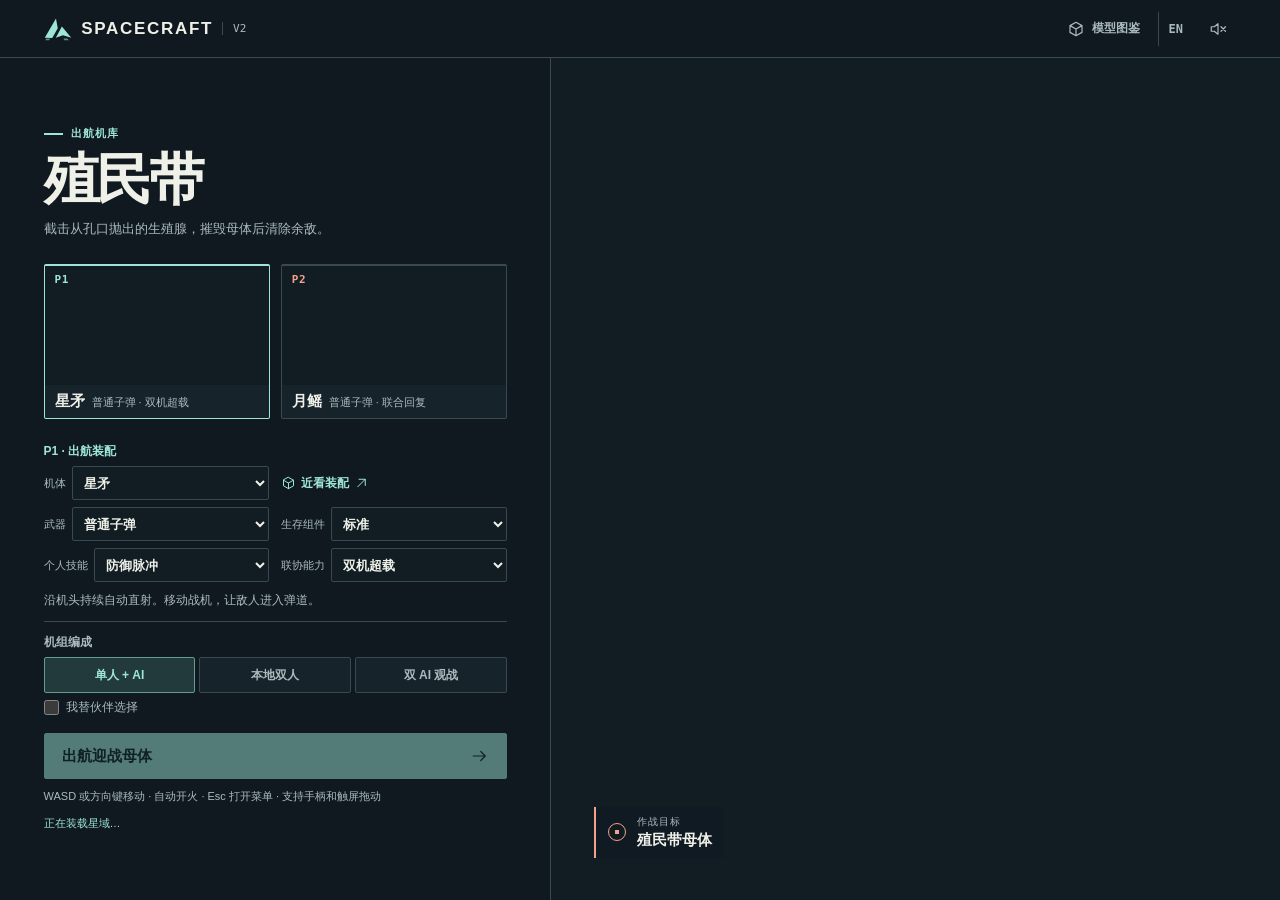
==== index.html @ 80bb1b23 "Deploy 4a1e1e6" ====
<!doctype html>
<html lang="zh-CN">
  <head>
    <meta charset="utf-8" />
    <meta name="viewport" content="width=device-width,initial-scale=1,viewport-fit=cover" />
    <meta name="theme-color" content="#101920" />
    <title>殖民带 · SPACECRAFT V2</title>
    <link rel="icon" href="data:image/svg+xml,%3Csvg xmlns='http://www.w3.org/2000/svg' viewBox='0 0 32 32'%3E%3Cpath fill='%239de5d7' d='M2 26 15 4l2 12-8 10zm14 0 6-12 8 12z'/%3E%3C/svg%3E" />
    <link rel="stylesheet" href="./game/interface/theme.css" />
    <link rel="stylesheet" href="./game/style.css" />
  </head>
  <body data-screen="briefing">
    <svg class="symbols" xmlns="http://www.w3.org/2000/svg" aria-hidden="true">
      <symbol id="i-fleet" viewBox="0 0 36 30">
        <path fill="currentColor" d="M1 27 15.4 2l2.3 12.7-7.1 12.4zm14.2 0L23 12.5 35 27l-10.6-3.4z" />
        <path fill="currentColor" opacity=".55" d="m8 28-1.4 2h-5l1.3-2zm22 0 2 2h-6l-1-2z" />
      </symbol>
      <symbol id="i-sound" viewBox="0 0 24 24"><path d="M3 9h4l5-4v14l-5-4H3zM16 8c3 2 3 6 0 8m3-11c5 4 5 10 0 14" /></symbol>
      <symbol id="i-muted" viewBox="0 0 24 24"><path d="M3 9h4l5-4v14l-5-4H3zM16 9l6 6m0-6-6 6" /></symbol>
      <symbol id="i-pause" viewBox="0 0 24 24"><path d="M8 5v14m8-14v14" stroke-width="3.3" /></symbol>
      <symbol id="i-grid" viewBox="0 0 24 24"><path d="m12 3 8 4.5v9L12 21l-8-4.5v-9zm0 9 8-4.5M4 7.5l8 4.5v9" /></symbol>
      <symbol id="i-arrow" viewBox="0 0 24 24"><path d="M3 12h16m-6-6 6 6-6 6" /></symbol>
      <symbol id="i-open" viewBox="0 0 24 24"><path d="M6 18 18 6M8 6h10v10" /></symbol>
      <symbol id="i-card" viewBox="0 0 24 24"><path d="M5 4h14v16H5zM8.5 8h7m-7 4h4m-4 4h7"/></symbol>
      <symbol id="i-weapon" viewBox="0 0 24 24"><path d="M6 20l5-8m3-6 4-4m-8 6 4 3 5-8-3-1zM4 17l3 2"/></symbol>
      <symbol id="i-specialize" viewBox="0 0 24 24"><path d="M12 21v-8m0 2-7-7V3m7 12 7-7V3M3 5l2-2 2 2m10 0 2-2 2 2"/></symbol>
      <symbol id="i-supply" viewBox="0 0 24 24"><path d="m12 3 8 4.5v9L12 21l-8-4.5v-9zm0 9 8-4.5M4 7.5l8 4.5v9"/></symbol>
    </svg>
    <header class="mast">
      <div class="brand">
        <svg aria-hidden="true"><use href="#i-fleet" /></svg>
        <span>SPACECRAFT</span><small>V2</small>
      </div>
      <nav>
        <a href="./viewer/"><svg class="icon" aria-hidden="true"><use href="#i-grid" /></svg><span data-t="atlas">模型图鉴</span></a>
        <button id="lang" class="language" type="button" aria-label="English">EN</button>
        <button id="audio" type="button" data-label="enableSound"><svg class="icon" aria-hidden="true"><use href="#i-muted" /></svg></button>
      </nav>
    </header>
    <main>
      <div id="viewport">
        <canvas id="game" data-label="canvas"></canvas>
        <aside class="scene-caption" id="observation">
          <span class="viewfinder" aria-hidden="true"></span>
          <span><small data-t="inview">作战目标</small><strong data-t="mother">殖民带母体</strong></span>
        </aside>
      </div>
      <section id="brief" aria-labelledby="chapter-title">
        <div class="brief-inner">
          <p class="section-label"><i aria-hidden="true"></i><span data-t="hangar">出航机库</span></p>
          <h1 id="chapter-title" data-t="title">殖民带</h1>
          <p class="brief-copy" data-t="synopsis">截击从孔口抛出的生殖腺，摧毁母体后清除余敌。</p>
          <div class="hangar" role="group" data-label="editPilot">
            <button type="button" class="rig" data-edit-slot="0" aria-pressed="true" aria-controls="outfit">
              <canvas id="p1-preview" width="360" height="192" aria-hidden="true"></canvas>
              <span class="seat">P1</span><span class="rig-summary"><b></b><small></small></span>
            </button>
            <button type="button" class="rig" data-edit-slot="1" aria-pressed="false" aria-controls="outfit">
              <canvas id="p2-preview" width="360" height="192" aria-hidden="true"></canvas>
              <span class="seat">P2</span><span class="rig-summary"><b></b><small></small></span>
            </button>
          </div>
          <fieldset id="outfit">
            <legend id="fit-pilot"></legend>
            <div class="outfit-grid">
              <label for="fit-hull"><span data-t="airframe">机体</span><select id="fit-hull"></select></label>
              <a id="inspect-fit" href="./viewer/"><svg class="icon" aria-hidden="true"><use href="#i-grid" /></svg><span data-t="inspect">近看装配</span><svg class="icon" aria-hidden="true"><use href="#i-open" /></svg></a>
              <label for="fit-weapon"><span data-t="weapon">武器</span><select id="fit-weapon"></select></label>
              <label for="fit-survival"><span data-t="survivalSlot">生存组件</span><select id="fit-survival"></select></label>
              <label for="fit-ability"><span data-t="personal">个人技能</span><select id="fit-ability"></select></label>
              <label for="fit-link"><span data-t="linkSlot">联协能力</span><select id="fit-link"></select></label>
            </div>
            <p id="fit-detail" class="spec" aria-live="polite"></p>
          </fieldset>
          <fieldset>
            <legend data-t="crew">机组编成</legend>
            <div class="mode-options" id="modes">
              <button type="button" data-mode="solo" aria-pressed="true" data-t="solo">单人 + AI</button>
              <button type="button" data-mode="coop" aria-pressed="false" data-t="coop">本地双人</button>
              <button type="button" data-mode="demo" aria-pressed="false" data-t="demo">双 AI 观战</button>
            </div>
            <label id="partner-option" for="choose-partner">
              <input id="choose-partner" type="checkbox"><span data-t="choosePartner">我替伙伴选择</span>
            </label>
          </fieldset>
          <button id="launch" type="button" class="primary" disabled><span data-t="launch">出航迎战母体</span><svg class="icon" aria-hidden="true"><use href="#i-arrow" /></svg></button>
          <p class="controls" id="instructions"></p>
          <p class="load" id="load" role="status" data-t="loading">正在装载星域…</p>
        </div>
      </section>
      <div id="hud" hidden>
        <div class="pilots" id="pilots"></div>
        <div class="flight-command">
          <div class="flight-target">
            <div id="boss-hud" hidden>
              <div class="boss-label"><b id="boss-name" data-t="mother">殖民带母体</b><span id="phase"></span></div>
              <div class="boss-meter" role="meter" aria-labelledby="boss-name" aria-valuemin="0"><i id="boss-fill"></i><b></b><b></b><b></b></div>
              <div class="boss-foot"><small id="armor"></small><span id="boss-health"></span></div>
            </div>
            <b id="wave" hidden></b>
            <div id="toast" role="status" hidden></div>
          </div>
          <button id="pause" type="button" data-label="pause" aria-haspopup="dialog" aria-keyshortcuts="Escape" hidden><svg class="icon" aria-hidden="true"><use href="#i-pause" /></svg><kbd>Esc</kbd></button>
        </div>
      </div>
      <div id="shade" hidden>
        <section class="dialog" role="dialog" aria-modal="true" aria-labelledby="dialog-title" aria-describedby="dialog-body">
          <p class="section-label"><i aria-hidden="true"></i><span id="dialog-context"></span></p>
          <h2 id="dialog-title"></h2>
          <p id="dialog-body"></p>
          <dl id="dialog-stats" hidden></dl>
          <div id="dialog-fits" hidden></div>
          <div id="dialog-settings" hidden></div>
          <div id="dialog-actions"></div>
        </section>
      </div>
    </main>
    <script type="module" src="./game/main.js"></script>
  </body>
</html>
---- game/interface/theme.css ----
:root{color-scheme:dark;--ink: #101920;--panel: #17232b;--recess: #111c23;--line: #384951;--paper: #eff1e9;--muted: #aabbbd;--signal: #9de5d7;--rust: #f4a18a;--head: "Barlow Condensed", "Arial Narrow", "PingFang SC", sans-serif;--sans: Inter, -apple-system, BlinkMacSystemFont, "PingFang SC", "Microsoft YaHei", sans-serif;--mono: "IBM Plex Mono", "SFMono-Regular", Consolas, monospace;--mast-height: 58px}*{box-sizing:border-box}[hidden],.symbols{display:none!important}body{margin:0;background:var(--ink);color:var(--paper);font-family:var(--sans)}button,select,a{font:inherit;color:inherit;-webkit-tap-highlight-color:transparent}button,select,summary{cursor:pointer}button:disabled,select:disabled{opacity:.48;cursor:default}:where(button,a,select,summary):focus-visible{outline:2px solid var(--signal);outline-offset:3px}select{min-width:0;max-width:100%;min-height:34px;border:1px solid var(--line);border-radius:2px;color:var(--paper);background-color:var(--recess);padding:5px 7px;font-size:13px}select:hover:not(:disabled){border-color:var(--muted)}.icon{width:18px;height:18px;flex-shrink:0;fill:none;stroke:currentColor;stroke-width:1.6;stroke-linejoin:round;stroke-linecap:round}.mast{position:relative;z-index:5;display:flex;align-items:center;justify-content:space-between;gap:8px;height:var(--mast-height);padding-inline:clamp(14px,3.45vw,60px);background:var(--ink);border-bottom:1px solid var(--line)}.brand,.mast nav,.mast nav a,.mast nav button{display:inline-flex;align-items:center}.brand{gap:9px;text-decoration:none}.brand svg{width:28px;height:25px;color:var(--signal)}.brand span{font:780 17px/1 var(--sans);letter-spacing:.1em}.brand small{border-left:1px solid var(--line);padding-left:10px;color:var(--muted);font:11px/1.2 var(--mono)}.mast nav{gap:6px}.mast nav button,.mast nav a{gap:7px;justify-content:center;min-width:36px;min-height:36px;border:1px solid transparent;border-radius:2px;background:transparent;padding:4px 8px;color:var(--muted);font-size:12px;font-weight:600;text-decoration:none}.mast nav :is(a,button):hover:not(:disabled){border-color:var(--line);color:var(--paper)}.mast nav .language{margin-left:3px;font-family:var(--mono);border-left-color:var(--line)}.section-label{display:flex;align-items:center;gap:8px;margin:0;font:600 11px / 1.3 var(--sans);letter-spacing:.12em;color:var(--signal);text-transform:uppercase}.section-label i{display:block;width:19px;height:2px;background:currentColor}.sr-only{position:absolute;width:1px;height:1px;padding:0;margin:-1px;overflow:hidden;clip-path:inset(50%);white-space:nowrap;border:0}.dialog:is([data-type=result],[data-type=paused]) #dialog-stats{grid-template-columns:repeat(4,minmax(0,1fr))}@media(max-width:420px){.dialog:is([data-type=result],[data-type=paused]) #dialog-stats{grid-template-columns:repeat(2,minmax(0,1fr))}}@media(max-width:640px),(max-height:500px){:root{--mast-height: 46px}.mast{padding-inline:12px}.brand{gap:6px}.brand svg{width:22px}.brand span{font-size:14px;letter-spacing:.06em}.brand small{padding-left:7px;font-size:10px}.mast nav{gap:2px}.mast nav button,.mast nav a{min-width:32px;padding-inline:5px}}
---- game/style.css ----
html,body{height:100%}body{overflow:hidden}main{position:relative;isolation:isolate;height:calc(100% - var(--mast-height));height:calc(100dvh - var(--mast-height))}#viewport{position:absolute;inset:0;overflow:hidden;background:var(--recess)}#game{display:block;width:100%;height:100%;outline:none;image-rendering:pixelated;touch-action:none}body[data-screen=briefing] main{display:grid;grid-template-columns:clamp(400px,43vw,660px) minmax(0,1fr)}body[data-screen=briefing] #viewport{position:relative;grid-column:2;grid-row:1;border-left:1px solid var(--line)}#brief{grid-column:1;grid-row:1;min-height:0;overflow-y:auto;overscroll-behavior:contain}.brief-inner{display:flex;flex-direction:column;justify-content:safe center;min-height:100%;padding:clamp(20px,4vh,48px) clamp(21px,3.4vw,60px)}h1,h2,p{margin:0}#chapter-title{margin:10px 0 9px;font:800 clamp(43px,4.4vw,76px)/1.03 var(--head);letter-spacing:-.055em}html[lang=en] #chapter-title{letter-spacing:-.055em}.brief-copy{color:var(--muted);font-size:clamp(13px,1.02vw,16px);line-height:1.65;text-wrap:pretty}.hangar{display:grid;grid-template-columns:repeat(2,minmax(0,1fr));gap:clamp(8px,.85vw,15px);margin:clamp(16px,2.7vh,28px) 0}.rig{--pilot: var(--signal);display:block;min-width:0;position:relative;padding:0;border:1px solid var(--line);border-top:2px solid var(--line);border-radius:2px;text-align:left;background:var(--panel)}.rig[data-edit-slot="1"]{--pilot: var(--rust)}.rig[aria-pressed=true]{border-color:var(--pilot)}.rig:hover{border-top-color:var(--pilot)}.rig canvas{display:block;width:100%;height:auto;background:var(--recess);image-rendering:pixelated}.seat{position:absolute;top:8px;left:10px;color:var(--pilot);font:700 11px/1 var(--mono);letter-spacing:.06em}.rig-summary{display:flex;align-items:baseline;flex-wrap:wrap;gap:3px 7px;padding:7px 10px;min-width:0}.rig-summary b{font-size:15px;font-weight:700}.rig-summary small{font-size:11px;color:var(--muted)}#outfit{--pilot: var(--signal);padding:0 0 12px;margin-bottom:12px;border-bottom:1px solid var(--line)}#outfit[data-edit-slot="1"]{--pilot: var(--rust)}#outfit legend{color:var(--pilot)}.outfit-grid{display:grid;grid-template-columns:repeat(2,minmax(0,1fr));gap:7px 12px}.outfit-grid label{display:grid;grid-template-columns:auto minmax(0,1fr);align-items:center;gap:6px}.outfit-grid label>span{color:var(--muted);font-size:11px;line-height:1.2}.outfit-grid select{width:100%;font-weight:600}#inspect-fit{display:inline-flex;align-items:center;justify-self:start;gap:5px;font-weight:600;font-size:12px;color:var(--pilot);text-decoration:none}#inspect-fit .icon{width:15px}#inspect-fit:hover{text-decoration:underline;text-underline-offset:3px}.spec{font-size:12px;color:var(--muted);line-height:1.5;margin-top:9px}#test-config{margin-top:10px;border-block:1px solid var(--line);background:var(--recess)}#test-config[data-enabled=true]{border-left:2px solid var(--rust)}#test-config summary{min-height:34px;padding:8px 9px;color:var(--paper);cursor:pointer;font-size:12px;font-weight:650}#test-state,#test-card-count{float:right;padding-left:8px;color:var(--muted);font:600 11px/1.5 var(--mono)}#test-config[data-enabled=true] #test-state{color:var(--rust)}.test-toggle{padding:2px 9px 8px;display:flex;width:fit-content;align-items:center;gap:7px;color:var(--paper);font-size:12px;cursor:pointer}.test-toggle input{width:15px;height:15px;margin:0;accent-color:var(--rust)}#test-fields{padding:2px 9px 9px}.test-toolbar{display:flex;align-items:center;flex-wrap:wrap;gap:5px;margin-bottom:10px}.test-toolbar strong{margin-right:auto;color:var(--pilot);font-size:12px}.test-toolbar button{min-height:30px;padding:4px 7px;border:1px solid var(--line);border-radius:2px;background:var(--panel);color:var(--paper);font-size:11px}.test-toolbar button:hover,.test-toolbar button:focus-visible{border-color:var(--pilot)}#test-fields fieldset{margin-bottom:8px}#test-fields legend{color:var(--muted)}.test-weapons>div{display:grid;grid-template-columns:minmax(28px,auto) minmax(0,.9fr) minmax(0,1.3fr);column-gap:7px;align-items:center}.test-weapons>div+div{margin-top:4px}.test-weapons>div>:first-child{font-size:11px;color:var(--muted)}#test-primary{font:600 12px var(--sans)}#test-fields select{width:100%;min-height:31px;padding:3px;font:600 12px var(--sans)}#test-cards{border-top:1px solid var(--line)}#test-cards summary{padding-inline:0}#test-card-list{display:grid;grid-template-columns:repeat(auto-fit,minmax(min(100%,153px),1fr));gap:4px 12px}#test-card-list label{display:flex;align-items:center;justify-content:space-between;gap:5px;min-width:0;color:var(--paper);font-size:12px;line-height:1.22}#test-card-list small{display:block;color:var(--muted);font:9px/1.2 var(--mono)}#test-card-list select{width:43px;flex:none}.held-cards{margin:5px 0 3px}.held-cards dt{color:var(--muted);font-size:11px}.held-cards dd{display:flex;flex-wrap:wrap;gap:3px 8px;margin:0}.held-cards dd span{font-size:11px;color:var(--paper);overflow-wrap:anywhere}.held-cards dd span:before{content:"";display:inline-block;width:3px;height:3px;margin-right:5px;vertical-align:middle;background:var(--pilot)}fieldset{min-width:0;margin:0 0 11px;border:0;padding:0}legend{color:var(--muted);font-size:12px;font-weight:600;margin-bottom:6px;padding:0}.mode-options{display:grid;grid-template-columns:repeat(3,minmax(0,1fr));gap:4px}.mode-options button{min-height:36px;border:1px solid var(--line);border-radius:2px;background:var(--panel);color:var(--muted);font-size:12px;font-weight:600;padding:5px}.mode-options button:hover{color:var(--paper)}.mode-options button[aria-pressed=true]{color:var(--signal);background:#233a3c;border-color:#659b91}#partner-option{display:flex;align-items:center;gap:7px;width:fit-content;min-height:29px;color:var(--muted);font-size:12px;cursor:pointer}#choose-partner{width:15px;height:15px;margin:0;accent-color:var(--signal)}.primary{display:flex;justify-content:space-between;align-items:center;width:100%;min-height:46px;border:1px solid var(--signal);border-radius:2px;padding:10px 17px;background:var(--signal);color:#122b2a;font-size:15px;font-weight:720}.primary:hover:not(:disabled){background:#bef2e6}.controls,.load{font-size:11px;line-height:1.55;margin-top:9px;color:var(--muted)}.load{color:var(--signal)}.scene-caption{position:absolute;bottom:clamp(16px,3.3vw,60px);left:clamp(16px,3.3vw,60px);display:flex;align-items:center;gap:11px;border-left:2px solid var(--rust);padding:8px 12px;background:#111a22db;pointer-events:none}.scene-caption small,.scene-caption strong{display:block}.scene-caption small{color:var(--muted);font-size:10px;letter-spacing:.1em}.scene-caption strong{margin-top:2px;font-size:15px}.viewfinder{width:18px;height:18px;border:1px solid var(--rust);border-radius:50%}.viewfinder:after{content:"";display:block;margin:6px;border:2px solid var(--rust)}body[data-screen=flight] .mast{display:none}body[data-screen=flight] main{display:grid;height:100%;height:100dvh;grid-template-rows:calc(66px + env(safe-area-inset-top)) minmax(0,1fr)}body[data-screen=flight] #viewport{grid-row:2;position:relative}#hud{grid-row:1;grid-column:1;display:grid;grid-template-columns:minmax(0,1fr) clamp(220px,30vw,400px) minmax(0,1fr);align-items:center;column-gap:clamp(10px,3vw,50px);padding:calc(4px + env(safe-area-inset-top)) max(12px,env(safe-area-inset-right)) 4px max(12px,env(safe-area-inset-left));border-bottom:1px solid var(--line);background:var(--ink)}.pilots{display:contents}.pilot{grid-row:1;width:min(100%,250px);min-width:0}.pilot[data-pilot="1"]{grid-column:1}.pilot[data-pilot="2"]{grid-column:3;justify-self:end}.flight-command{grid-column:2;grid-row:1;display:flex;align-items:center;gap:12px}.flight-target{flex:1;min-width:0;position:relative}#pause{display:inline-flex;align-items:center;justify-content:center;gap:3px;min-width:44px;min-height:44px;padding:0 6px;color:var(--muted);background:transparent;border:1px solid var(--line);border-radius:2px}#pause:hover{color:var(--paper);background:var(--panel)}#pause kbd{font:10px var(--mono)}#pause .icon{width:15px;height:15px}.boss-label,#wave{font:650 12px/1.2 var(--sans)}.pilot em,.boss-foot{font:10px var(--mono);color:var(--muted);font-variant-numeric:tabular-nums}.boss-label,.boss-foot{display:flex;align-items:baseline;justify-content:space-between;gap:6px}.boss-label span{color:var(--rust)}.boss-meter{position:relative;background:#44383e;height:5px;margin-top:6px;overflow:hidden}.boss-meter i{display:block;height:100%;background:var(--rust);transform-origin:left}.boss-meter b{position:absolute;inset:0 auto 0 40%;width:1px;background:#312734}.boss-meter b:nth-of-type(2){left:65%}.boss-meter b:last-child{left:90%}.boss-foot{margin-top:4px}.boss-foot small{font:10px var(--sans)}.pilot-head{display:flex;justify-content:space-between;align-items:center;gap:5px}.pilot b{font:700 12px var(--mono);color:var(--pilot)}.pilot-vitals{display:grid;gap:3px;margin-top:4px}.pilot-vital{--fill: var(--pilot);--trail: #fae4b8}.pilot-vital[data-vital=shield]{--fill: #84b6dc;--trail: #d9e7ff}.vital-heading{display:flex;flex-wrap:wrap;align-items:baseline;column-gap:4px;color:var(--muted);font:10px/1.2 var(--sans)}.vital-value{margin-left:auto;color:var(--paper);white-space:nowrap;font:10px/1.2 var(--mono);font-variant-numeric:tabular-nums}.vital-state{color:#a4cce8;font-size:9px;font-weight:600}.vital-state:empty{display:none}.pilot-vital[data-state=broken] .vital-state{color:var(--rust)}.pilot-vital[data-state=guard] .vital-state{color:#edd5a6}.pilot-vital[data-state=unshielded] .vital-value{color:var(--muted)}.vital-track{position:relative;overflow:hidden;height:4px;margin-top:2px;background:#35434d}.vital-track i{position:absolute;inset:0;transform-origin:left center}.vital-fill{background:var(--fill)}.vital-trail{background:var(--trail)}#toast{position:absolute;inset:auto 0 0;overflow:hidden;white-space:nowrap;text-overflow:ellipsis;background:var(--ink);color:var(--paper);font:600 11px/1.35 var(--sans)}.flight-target:has(#boss-hud[hidden]) #toast{position:static}#dialog-settings{display:flex;align-items:center;gap:6px;margin-bottom:14px}#dialog-settings :is(a,button){display:inline-flex;align-items:center;gap:5px;min-height:36px;padding:3px 9px;border:1px solid var(--line);border-radius:2px;color:var(--muted);background:var(--panel);text-decoration:none;font-size:12px}#shade{position:absolute;z-index:4;inset:0;display:grid;place-items:center;padding:14px;background:#081119b8;backdrop-filter:blur(3px)}.dialog{width:min(100%,440px);max-height:100%;overflow:auto;padding:clamp(16px,2.6vw,34px);border:1px solid var(--line);border-top:2px solid var(--signal);background:var(--ink);box-shadow:0 16px 50px #03070980}.dialog[data-type=upgrade][data-coop=true]{width:min(100%,770px)}.dialog h2{font-size:clamp(26px,3.1vw,40px);letter-spacing:-.055em;margin-top:9px}#dialog-body{margin:6px 0 17px;color:var(--muted);font-size:13px;line-height:1.6}#dialog-actions{display:grid;gap:7px}#dialog-actions button{width:100%;min-height:40px;padding:9px 12px;border:1px solid var(--line);border-radius:2px;background:var(--panel);color:var(--paper);font-size:14px;font-weight:650;text-align:left}#dialog-actions>button:first-child{border-color:var(--signal);background:var(--signal);color:#142e2d}#dialog-actions button:hover:not(:disabled){border-color:var(--pilot, var(--signal))}#dialog-actions button:focus-visible{outline-color:var(--pilot, var(--signal))}.upgrade-group{--pilot: var(--signal);display:flex;flex-direction:column;gap:6px;min-width:0}.upgrade-group[data-upgrade-slot="1"]{--pilot: var(--rust)}.upgrade-group h3{border-top:2px solid var(--pilot);margin:0 0 2px;padding-top:8px;font-size:14px}.upgrade-group .seat-id,.fit-summary b{color:var(--pilot);font:700 12px var(--mono);margin-right:7px}.module-title{display:flex;align-items:center;gap:7px}.module-title svg{color:var(--pilot)}.module-title strong{margin-left:auto;color:var(--pilot);font:700 12px var(--mono)}.module-desc{display:block;margin:4px 0 0 25px;color:var(--muted);font-size:11px;font-weight:450;line-height:1.45}.refit-status{color:var(--muted);font-size:12px;line-height:1.45}.choice-list{display:grid;align-content:start;gap:6px}#dialog-fits,#dialog-stats{padding:11px 0;margin:0 0 15px;border-block:1px solid var(--line)}.fit-summary{--pilot: var(--signal);display:flex;align-items:baseline;gap:4px;font-size:12px;color:var(--muted);line-height:1.65}.fit-summary+.fit-summary{--pilot: var(--rust);margin-top:4px}.fit-summary strong{color:var(--paper)}#dialog-stats{display:grid;grid-template-columns:repeat(3,minmax(0,1fr));gap:10px}#dialog-stats dt{font-size:11px;color:var(--muted)}#dialog-stats dd{margin:3px 0 0;font:700 18px/1.25 var(--mono)}@media(min-width:600px){#dialog-actions:has(.upgrade-group+.upgrade-group){grid-template-columns:repeat(2,minmax(0,1fr));gap:14px}.choice-list{max-height:min(58dvh,580px);overflow-y:auto;padding:2px}}@media(max-width:790px)and (orientation:portrait){body[data-screen=briefing] main{display:flex;flex-direction:column;overflow:auto}body[data-screen=briefing] #viewport{order:0;flex:none;height:clamp(130px,22svh,205px);border-left:none;border-bottom:1px solid var(--line)}#brief{order:1;min-height:auto;overflow:visible}.brief-inner{padding:17px clamp(14px,5vw,33px) max(18px,env(safe-area-inset-bottom))}#chapter-title{font-size:clamp(39px,8vw,58px);margin:7px 0}.brief-copy{font-size:13px}.hangar{margin:13px 0}.outfit-grid{gap:6px 8px}.scene-caption{bottom:10px;left:12px;padding:5px 8px;gap:7px}.scene-caption strong{font-size:12px}.scene-caption small{font-size:9px}.viewfinder{width:13px;height:13px}.viewfinder:after{margin:4px}}@media(max-width:620px){body[data-screen=flight] main{grid-template-rows:calc(98px + env(safe-area-inset-top)) minmax(0,1fr)}#hud{grid-template-columns:1fr 1fr;grid-template-rows:54px 36px;column-gap:16px}.pilot[data-pilot="2"]{grid-column:2}.flight-command{grid-row:2;grid-column:1 / -1;gap:10px}#pause{min-width:44px;min-height:34px}#boss-hud{display:grid;grid-template-columns:auto 1fr;align-items:center;column-gap:10px}.boss-label{grid-column:1;grid-row:1 / 3;flex-direction:column;gap:1px}.boss-label span{font-size:10px}.boss-meter{grid-column:2;margin-top:0}.boss-foot{grid-column:2;margin-top:2px}#toast{inset:0;display:grid;align-items:center;white-space:normal}}@media(max-height:560px)and (orientation:landscape){body[data-screen=briefing] main{grid-template-columns:clamp(320px,47vw,495px) minmax(0,1fr)}.brief-inner{padding:15px 20px}#chapter-title{font-size:36px;margin-block:6px}.brief-copy{font-size:12px}.hangar{margin-block:11px}#outfit{padding-bottom:8px;margin-bottom:8px}#shade{padding:8px}}#dialog-actions button.pad-selected{box-shadow:inset 3px 0 var(--pilot);background:#213037}#dialog-actions button:focus-visible{outline-offset:0}@media(max-width:1120px){.outfit-grid label{grid-template-columns:minmax(0,1fr);gap:3px}#inspect-fit{align-self:end;min-height:34px}}
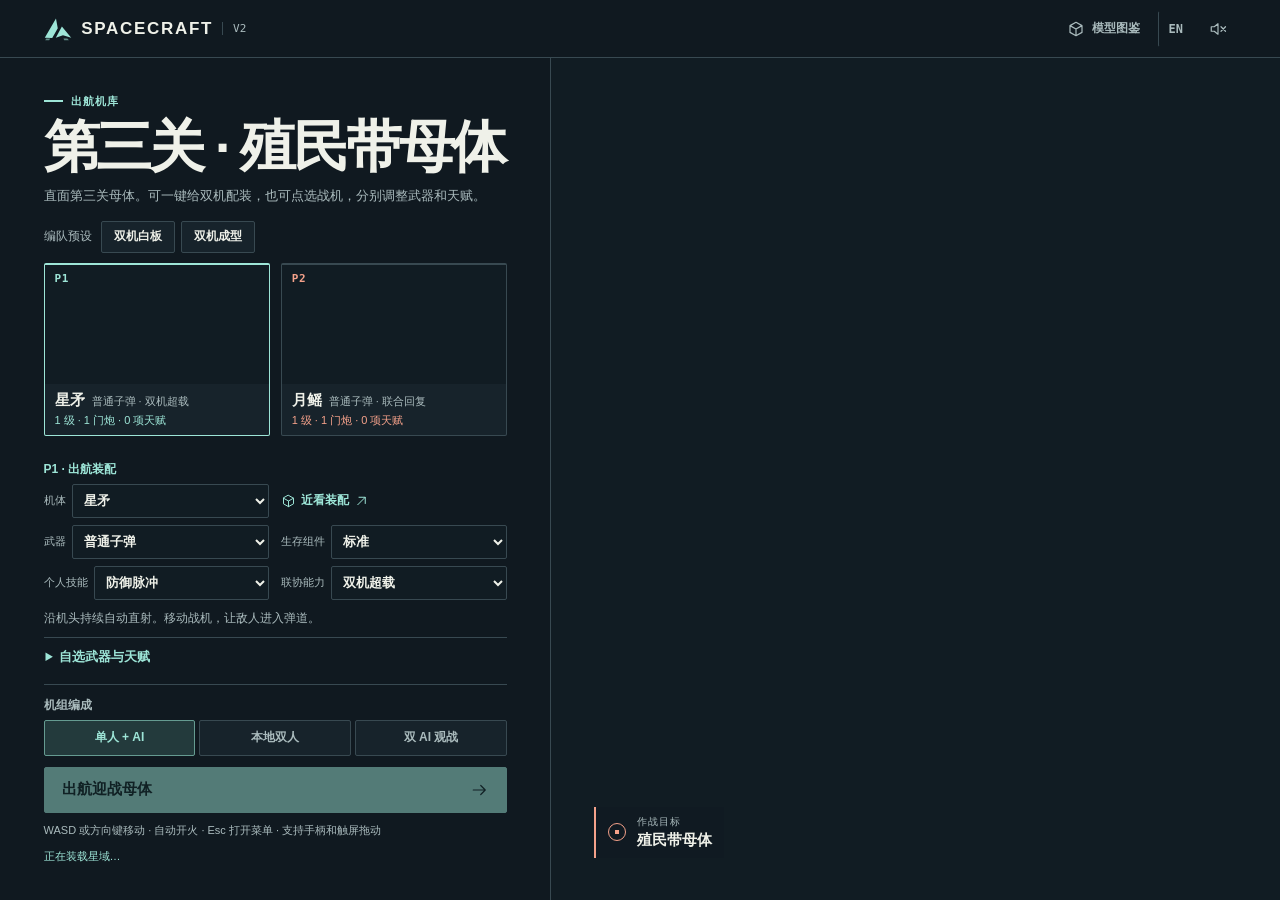
==== commit baa365d2: "Deploy dfc502c" ====
--- a/index.html
+++ b/index.html
@@ -6,8 +6,8 @@
     <meta name="theme-color" content="#101920" />
     <title>殖民带 · SPACECRAFT V2</title>
     <link rel="icon" href="data:image/svg+xml,%3Csvg xmlns='http://www.w3.org/2000/svg' viewBox='0 0 32 32'%3E%3Cpath fill='%239de5d7' d='M2 26 15 4l2 12-8 10zm14 0 6-12 8 12z'/%3E%3C/svg%3E" />
-    <link rel="stylesheet" href="./game/interface/theme.css" />
-    <link rel="stylesheet" href="./game/style.css" />
+    <link rel="stylesheet" href="./game/interface/theme.css?v=dfc502cb0143" />
+    <link rel="stylesheet" href="./game/style.css?v=dfc502cb0143" />
   </head>
   <body data-screen="briefing">
     <svg class="symbols" xmlns="http://www.w3.org/2000/svg" aria-hidden="true">
@@ -50,14 +50,19 @@
           <p class="section-label"><i aria-hidden="true"></i><span data-t="hangar">出航机库</span></p>
           <h1 id="chapter-title" data-t="title">殖民带</h1>
           <p class="brief-copy" data-t="synopsis">截击从孔口抛出的生殖腺，摧毁母体后清除余敌。</p>
+          <div id="trial-presets" class="trial-presets" role="group" data-label="pairPreset" hidden>
+            <span data-t="pairPreset">编队预设</span>
+            <button type="button" id="pair-stock" data-t="pairStock">双机白板</button>
+            <button type="button" id="pair-formed" data-t="pairFormed">双机成型</button>
+          </div>
           <div class="hangar" role="group" data-label="editPilot">
             <button type="button" class="rig" data-edit-slot="0" aria-pressed="true" aria-controls="outfit">
               <canvas id="p1-preview" width="360" height="192" aria-hidden="true"></canvas>
-              <span class="seat">P1</span><span class="rig-summary"><b></b><small></small></span>
+              <span class="seat">P1</span><span class="rig-summary"><b></b><small></small><span class="rig-build" hidden></span></span>
             </button>
             <button type="button" class="rig" data-edit-slot="1" aria-pressed="false" aria-controls="outfit">
               <canvas id="p2-preview" width="360" height="192" aria-hidden="true"></canvas>
-              <span class="seat">P2</span><span class="rig-summary"><b></b><small></small></span>
+              <span class="seat">P2</span><span class="rig-summary"><b></b><small></small><span class="rig-build" hidden></span></span>
             </button>
           </div>
           <fieldset id="outfit">
@@ -71,6 +76,20 @@
               <label for="fit-link"><span data-t="linkSlot">联协能力</span><select id="fit-link"></select></label>
             </div>
             <p id="fit-detail" class="spec" aria-live="polite"></p>
+            <details id="trial-editor" hidden>
+              <summary data-t="customStart">自选武器与天赋</summary>
+              <fieldset class="trial-mounts">
+                <legend data-t="startingWeapons">起始武器</legend>
+                <div><span data-t="noseMount">机首</span><strong id="trial-primary"></strong><select id="trial-grade-0" data-label="noseGrade"></select></div>
+                <div><label for="trial-gun-1" data-t="wingMount">双翼</label><select id="trial-gun-1"></select><select id="trial-grade-1" data-label="wingGrade"></select></div>
+                <div><label for="trial-gun-2" data-t="dorsalMount">背脊</label><select id="trial-gun-2"></select><select id="trial-grade-2" data-label="dorsalGrade"></select></div>
+              </fieldset>
+              <fieldset class="trial-talents">
+                <legend data-t="startTalents">开局天赋</legend>
+                <div id="trial-talents"></div>
+                <p id="trial-effect" class="spec" aria-live="polite" hidden></p>
+              </fieldset>
+            </details>
           </fieldset>
           <fieldset>
             <legend data-t="crew">机组编成</legend>
@@ -115,6 +134,6 @@
         </section>
       </div>
     </main>
-    <script type="module" src="./game/main.js"></script>
+    <script type="module" src="./game/main.js?v=dfc502cb0143"></script>
   </body>
 </html>
--- a/game/style.css
+++ b/game/style.css
@@ -1 +1 @@
-html,body{height:100%}body{overflow:hidden}main{position:relative;isolation:isolate;height:calc(100% - var(--mast-height));height:calc(100dvh - var(--mast-height))}#viewport{position:absolute;inset:0;overflow:hidden;background:var(--recess)}#game{display:block;width:100%;height:100%;outline:none;image-rendering:pixelated;touch-action:none}body[data-screen=briefing] main{display:grid;grid-template-columns:clamp(400px,43vw,660px) minmax(0,1fr)}body[data-screen=briefing] #viewport{position:relative;grid-column:2;grid-row:1;border-left:1px solid var(--line)}#brief{grid-column:1;grid-row:1;min-height:0;overflow-y:auto;overscroll-behavior:contain}.brief-inner{display:flex;flex-direction:column;justify-content:safe center;min-height:100%;padding:clamp(20px,4vh,48px) clamp(21px,3.4vw,60px)}h1,h2,p{margin:0}#chapter-title{margin:10px 0 9px;font:800 clamp(43px,4.4vw,76px)/1.03 var(--head);letter-spacing:-.055em}html[lang=en] #chapter-title{letter-spacing:-.055em}.brief-copy{color:var(--muted);font-size:clamp(13px,1.02vw,16px);line-height:1.65;text-wrap:pretty}.hangar{display:grid;grid-template-columns:repeat(2,minmax(0,1fr));gap:clamp(8px,.85vw,15px);margin:clamp(16px,2.7vh,28px) 0}.rig{--pilot: var(--signal);display:block;min-width:0;position:relative;padding:0;border:1px solid var(--line);border-top:2px solid var(--line);border-radius:2px;text-align:left;background:var(--panel)}.rig[data-edit-slot="1"]{--pilot: var(--rust)}.rig[aria-pressed=true]{border-color:var(--pilot)}.rig:hover{border-top-color:var(--pilot)}.rig canvas{display:block;width:100%;height:auto;background:var(--recess);image-rendering:pixelated}.seat{position:absolute;top:8px;left:10px;color:var(--pilot);font:700 11px/1 var(--mono);letter-spacing:.06em}.rig-summary{display:flex;align-items:baseline;flex-wrap:wrap;gap:3px 7px;padding:7px 10px;min-width:0}.rig-summary b{font-size:15px;font-weight:700}.rig-summary small{font-size:11px;color:var(--muted)}#outfit{--pilot: var(--signal);padding:0 0 12px;margin-bottom:12px;border-bottom:1px solid var(--line)}#outfit[data-edit-slot="1"]{--pilot: var(--rust)}#outfit legend{color:var(--pilot)}.outfit-grid{display:grid;grid-template-columns:repeat(2,minmax(0,1fr));gap:7px 12px}.outfit-grid label{display:grid;grid-template-columns:auto minmax(0,1fr);align-items:center;gap:6px}.outfit-grid label>span{color:var(--muted);font-size:11px;line-height:1.2}.outfit-grid select{width:100%;font-weight:600}#inspect-fit{display:inline-flex;align-items:center;justify-self:start;gap:5px;font-weight:600;font-size:12px;color:var(--pilot);text-decoration:none}#inspect-fit .icon{width:15px}#inspect-fit:hover{text-decoration:underline;text-underline-offset:3px}.spec{font-size:12px;color:var(--muted);line-height:1.5;margin-top:9px}#test-config{margin-top:10px;border-block:1px solid var(--line);background:var(--recess)}#test-config[data-enabled=true]{border-left:2px solid var(--rust)}#test-config summary{min-height:34px;padding:8px 9px;color:var(--paper);cursor:pointer;font-size:12px;font-weight:650}#test-state,#test-card-count{float:right;padding-left:8px;color:var(--muted);font:600 11px/1.5 var(--mono)}#test-config[data-enabled=true] #test-state{color:var(--rust)}.test-toggle{padding:2px 9px 8px;display:flex;width:fit-content;align-items:center;gap:7px;color:var(--paper);font-size:12px;cursor:pointer}.test-toggle input{width:15px;height:15px;margin:0;accent-color:var(--rust)}#test-fields{padding:2px 9px 9px}.test-toolbar{display:flex;align-items:center;flex-wrap:wrap;gap:5px;margin-bottom:10px}.test-toolbar strong{margin-right:auto;color:var(--pilot);font-size:12px}.test-toolbar button{min-height:30px;padding:4px 7px;border:1px solid var(--line);border-radius:2px;background:var(--panel);color:var(--paper);font-size:11px}.test-toolbar button:hover,.test-toolbar button:focus-visible{border-color:var(--pilot)}#test-fields fieldset{margin-bottom:8px}#test-fields legend{color:var(--muted)}.test-weapons>div{display:grid;grid-template-columns:minmax(28px,auto) minmax(0,.9fr) minmax(0,1.3fr);column-gap:7px;align-items:center}.test-weapons>div+div{margin-top:4px}.test-weapons>div>:first-child{font-size:11px;color:var(--muted)}#test-primary{font:600 12px var(--sans)}#test-fields select{width:100%;min-height:31px;padding:3px;font:600 12px var(--sans)}#test-cards{border-top:1px solid var(--line)}#test-cards summary{padding-inline:0}#test-card-list{display:grid;grid-template-columns:repeat(auto-fit,minmax(min(100%,153px),1fr));gap:4px 12px}#test-card-list label{display:flex;align-items:center;justify-content:space-between;gap:5px;min-width:0;color:var(--paper);font-size:12px;line-height:1.22}#test-card-list small{display:block;color:var(--muted);font:9px/1.2 var(--mono)}#test-card-list select{width:43px;flex:none}.held-cards{margin:5px 0 3px}.held-cards dt{color:var(--muted);font-size:11px}.held-cards dd{display:flex;flex-wrap:wrap;gap:3px 8px;margin:0}.held-cards dd span{font-size:11px;color:var(--paper);overflow-wrap:anywhere}.held-cards dd span:before{content:"";display:inline-block;width:3px;height:3px;margin-right:5px;vertical-align:middle;background:var(--pilot)}fieldset{min-width:0;margin:0 0 11px;border:0;padding:0}legend{color:var(--muted);font-size:12px;font-weight:600;margin-bottom:6px;padding:0}.mode-options{display:grid;grid-template-columns:repeat(3,minmax(0,1fr));gap:4px}.mode-options button{min-height:36px;border:1px solid var(--line);border-radius:2px;background:var(--panel);color:var(--muted);font-size:12px;font-weight:600;padding:5px}.mode-options button:hover{color:var(--paper)}.mode-options button[aria-pressed=true]{color:var(--signal);background:#233a3c;border-color:#659b91}#partner-option{display:flex;align-items:center;gap:7px;width:fit-content;min-height:29px;color:var(--muted);font-size:12px;cursor:pointer}#choose-partner{width:15px;height:15px;margin:0;accent-color:var(--signal)}.primary{display:flex;justify-content:space-between;align-items:center;width:100%;min-height:46px;border:1px solid var(--signal);border-radius:2px;padding:10px 17px;background:var(--signal);color:#122b2a;font-size:15px;font-weight:720}.primary:hover:not(:disabled){background:#bef2e6}.controls,.load{font-size:11px;line-height:1.55;margin-top:9px;color:var(--muted)}.load{color:var(--signal)}.scene-caption{position:absolute;bottom:clamp(16px,3.3vw,60px);left:clamp(16px,3.3vw,60px);display:flex;align-items:center;gap:11px;border-left:2px solid var(--rust);padding:8px 12px;background:#111a22db;pointer-events:none}.scene-caption small,.scene-caption strong{display:block}.scene-caption small{color:var(--muted);font-size:10px;letter-spacing:.1em}.scene-caption strong{margin-top:2px;font-size:15px}.viewfinder{width:18px;height:18px;border:1px solid var(--rust);border-radius:50%}.viewfinder:after{content:"";display:block;margin:6px;border:2px solid var(--rust)}body[data-screen=flight] .mast{display:none}body[data-screen=flight] main{display:grid;height:100%;height:100dvh;grid-template-rows:calc(66px + env(safe-area-inset-top)) minmax(0,1fr)}body[data-screen=flight] #viewport{grid-row:2;position:relative}#hud{grid-row:1;grid-column:1;display:grid;grid-template-columns:minmax(0,1fr) clamp(220px,30vw,400px) minmax(0,1fr);align-items:center;column-gap:clamp(10px,3vw,50px);padding:calc(4px + env(safe-area-inset-top)) max(12px,env(safe-area-inset-right)) 4px max(12px,env(safe-area-inset-left));border-bottom:1px solid var(--line);background:var(--ink)}.pilots{display:contents}.pilot{grid-row:1;width:min(100%,250px);min-width:0}.pilot[data-pilot="1"]{grid-column:1}.pilot[data-pilot="2"]{grid-column:3;justify-self:end}.flight-command{grid-column:2;grid-row:1;display:flex;align-items:center;gap:12px}.flight-target{flex:1;min-width:0;position:relative}#pause{display:inline-flex;align-items:center;justify-content:center;gap:3px;min-width:44px;min-height:44px;padding:0 6px;color:var(--muted);background:transparent;border:1px solid var(--line);border-radius:2px}#pause:hover{color:var(--paper);background:var(--panel)}#pause kbd{font:10px var(--mono)}#pause .icon{width:15px;height:15px}.boss-label,#wave{font:650 12px/1.2 var(--sans)}.pilot em,.boss-foot{font:10px var(--mono);color:var(--muted);font-variant-numeric:tabular-nums}.boss-label,.boss-foot{display:flex;align-items:baseline;justify-content:space-between;gap:6px}.boss-label span{color:var(--rust)}.boss-meter{position:relative;background:#44383e;height:5px;margin-top:6px;overflow:hidden}.boss-meter i{display:block;height:100%;background:var(--rust);transform-origin:left}.boss-meter b{position:absolute;inset:0 auto 0 40%;width:1px;background:#312734}.boss-meter b:nth-of-type(2){left:65%}.boss-meter b:last-child{left:90%}.boss-foot{margin-top:4px}.boss-foot small{font:10px var(--sans)}.pilot-head{display:flex;justify-content:space-between;align-items:center;gap:5px}.pilot b{font:700 12px var(--mono);color:var(--pilot)}.pilot-vitals{display:grid;gap:3px;margin-top:4px}.pilot-vital{--fill: var(--pilot);--trail: #fae4b8}.pilot-vital[data-vital=shield]{--fill: #84b6dc;--trail: #d9e7ff}.vital-heading{display:flex;flex-wrap:wrap;align-items:baseline;column-gap:4px;color:var(--muted);font:10px/1.2 var(--sans)}.vital-value{margin-left:auto;color:var(--paper);white-space:nowrap;font:10px/1.2 var(--mono);font-variant-numeric:tabular-nums}.vital-state{color:#a4cce8;font-size:9px;font-weight:600}.vital-state:empty{display:none}.pilot-vital[data-state=broken] .vital-state{color:var(--rust)}.pilot-vital[data-state=guard] .vital-state{color:#edd5a6}.pilot-vital[data-state=unshielded] .vital-value{color:var(--muted)}.vital-track{position:relative;overflow:hidden;height:4px;margin-top:2px;background:#35434d}.vital-track i{position:absolute;inset:0;transform-origin:left center}.vital-fill{background:var(--fill)}.vital-trail{background:var(--trail)}#toast{position:absolute;inset:auto 0 0;overflow:hidden;white-space:nowrap;text-overflow:ellipsis;background:var(--ink);color:var(--paper);font:600 11px/1.35 var(--sans)}.flight-target:has(#boss-hud[hidden]) #toast{position:static}#dialog-settings{display:flex;align-items:center;gap:6px;margin-bottom:14px}#dialog-settings :is(a,button){display:inline-flex;align-items:center;gap:5px;min-height:36px;padding:3px 9px;border:1px solid var(--line);border-radius:2px;color:var(--muted);background:var(--panel);text-decoration:none;font-size:12px}#shade{position:absolute;z-index:4;inset:0;display:grid;place-items:center;padding:14px;background:#081119b8;backdrop-filter:blur(3px)}.dialog{width:min(100%,440px);max-height:100%;overflow:auto;padding:clamp(16px,2.6vw,34px);border:1px solid var(--line);border-top:2px solid var(--signal);background:var(--ink);box-shadow:0 16px 50px #03070980}.dialog[data-type=upgrade][data-coop=true]{width:min(100%,770px)}.dialog h2{font-size:clamp(26px,3.1vw,40px);letter-spacing:-.055em;margin-top:9px}#dialog-body{margin:6px 0 17px;color:var(--muted);font-size:13px;line-height:1.6}#dialog-actions{display:grid;gap:7px}#dialog-actions button{width:100%;min-height:40px;padding:9px 12px;border:1px solid var(--line);border-radius:2px;background:var(--panel);color:var(--paper);font-size:14px;font-weight:650;text-align:left}#dialog-actions>button:first-child{border-color:var(--signal);background:var(--signal);color:#142e2d}#dialog-actions button:hover:not(:disabled){border-color:var(--pilot, var(--signal))}#dialog-actions button:focus-visible{outline-color:var(--pilot, var(--signal))}.upgrade-group{--pilot: var(--signal);display:flex;flex-direction:column;gap:6px;min-width:0}.upgrade-group[data-upgrade-slot="1"]{--pilot: var(--rust)}.upgrade-group h3{border-top:2px solid var(--pilot);margin:0 0 2px;padding-top:8px;font-size:14px}.upgrade-group .seat-id,.fit-summary b{color:var(--pilot);font:700 12px var(--mono);margin-right:7px}.module-title{display:flex;align-items:center;gap:7px}.module-title svg{color:var(--pilot)}.module-title strong{margin-left:auto;color:var(--pilot);font:700 12px var(--mono)}.module-desc{display:block;margin:4px 0 0 25px;color:var(--muted);font-size:11px;font-weight:450;line-height:1.45}.refit-status{color:var(--muted);font-size:12px;line-height:1.45}.choice-list{display:grid;align-content:start;gap:6px}#dialog-fits,#dialog-stats{padding:11px 0;margin:0 0 15px;border-block:1px solid var(--line)}.fit-summary{--pilot: var(--signal);display:flex;align-items:baseline;gap:4px;font-size:12px;color:var(--muted);line-height:1.65}.fit-summary+.fit-summary{--pilot: var(--rust);margin-top:4px}.fit-summary strong{color:var(--paper)}#dialog-stats{display:grid;grid-template-columns:repeat(3,minmax(0,1fr));gap:10px}#dialog-stats dt{font-size:11px;color:var(--muted)}#dialog-stats dd{margin:3px 0 0;font:700 18px/1.25 var(--mono)}@media(min-width:600px){#dialog-actions:has(.upgrade-group+.upgrade-group){grid-template-columns:repeat(2,minmax(0,1fr));gap:14px}.choice-list{max-height:min(58dvh,580px);overflow-y:auto;padding:2px}}@media(max-width:790px)and (orientation:portrait){body[data-screen=briefing] main{display:flex;flex-direction:column;overflow:auto}body[data-screen=briefing] #viewport{order:0;flex:none;height:clamp(130px,22svh,205px);border-left:none;border-bottom:1px solid var(--line)}#brief{order:1;min-height:auto;overflow:visible}.brief-inner{padding:17px clamp(14px,5vw,33px) max(18px,env(safe-area-inset-bottom))}#chapter-title{font-size:clamp(39px,8vw,58px);margin:7px 0}.brief-copy{font-size:13px}.hangar{margin:13px 0}.outfit-grid{gap:6px 8px}.scene-caption{bottom:10px;left:12px;padding:5px 8px;gap:7px}.scene-caption strong{font-size:12px}.scene-caption small{font-size:9px}.viewfinder{width:13px;height:13px}.viewfinder:after{margin:4px}}@media(max-width:620px){body[data-screen=flight] main{grid-template-rows:calc(98px + env(safe-area-inset-top)) minmax(0,1fr)}#hud{grid-template-columns:1fr 1fr;grid-template-rows:54px 36px;column-gap:16px}.pilot[data-pilot="2"]{grid-column:2}.flight-command{grid-row:2;grid-column:1 / -1;gap:10px}#pause{min-width:44px;min-height:34px}#boss-hud{display:grid;grid-template-columns:auto 1fr;align-items:center;column-gap:10px}.boss-label{grid-column:1;grid-row:1 / 3;flex-direction:column;gap:1px}.boss-label span{font-size:10px}.boss-meter{grid-column:2;margin-top:0}.boss-foot{grid-column:2;margin-top:2px}#toast{inset:0;display:grid;align-items:center;white-space:normal}}@media(max-height:560px)and (orientation:landscape){body[data-screen=briefing] main{grid-template-columns:clamp(320px,47vw,495px) minmax(0,1fr)}.brief-inner{padding:15px 20px}#chapter-title{font-size:36px;margin-block:6px}.brief-copy{font-size:12px}.hangar{margin-block:11px}#outfit{padding-bottom:8px;margin-bottom:8px}#shade{padding:8px}}#dialog-actions button.pad-selected{box-shadow:inset 3px 0 var(--pilot);background:#213037}#dialog-actions button:focus-visible{outline-offset:0}@media(max-width:1120px){.outfit-grid label{grid-template-columns:minmax(0,1fr);gap:3px}#inspect-fit{align-self:end;min-height:34px}}
+html,body{height:100%}body{overflow:hidden}main{position:relative;isolation:isolate;height:calc(100% - var(--mast-height));height:calc(100dvh - var(--mast-height))}#viewport{position:absolute;inset:0;overflow:hidden;background:var(--recess)}#game{display:block;width:100%;height:100%;outline:none;image-rendering:pixelated;touch-action:none}body[data-screen=briefing] main{display:grid;grid-template-columns:clamp(400px,43vw,660px) minmax(0,1fr)}body[data-screen=briefing] #viewport{position:relative;grid-column:2;grid-row:1;border-left:1px solid var(--line)}#brief{grid-column:1;grid-row:1;min-height:0;overflow-y:auto;overscroll-behavior:contain}.brief-inner{display:flex;flex-direction:column;justify-content:safe center;min-height:100%;padding:clamp(20px,4vh,48px) clamp(21px,3.4vw,60px)}h1,h2,p{margin:0}#chapter-title{margin:10px 0 9px;font:800 clamp(43px,4.4vw,76px)/1.03 var(--head);letter-spacing:-.055em}html[lang=en] #chapter-title{letter-spacing:-.055em}.brief-copy{color:var(--muted);font-size:clamp(13px,1.02vw,16px);line-height:1.65;text-wrap:pretty}.hangar{display:grid;grid-template-columns:repeat(2,minmax(0,1fr));gap:clamp(8px,.85vw,15px);margin:clamp(16px,2.7vh,28px) 0}.rig{--pilot: var(--signal);display:block;min-width:0;position:relative;padding:0;border:1px solid var(--line);border-top:2px solid var(--line);border-radius:2px;text-align:left;background:var(--panel)}.rig[data-edit-slot="1"]{--pilot: var(--rust)}.rig[aria-pressed=true]{border-color:var(--pilot)}.rig:hover{border-top-color:var(--pilot)}.rig canvas{display:block;width:100%;height:auto;background:var(--recess);image-rendering:pixelated}.seat{position:absolute;top:8px;left:10px;color:var(--pilot);font:700 11px/1 var(--mono);letter-spacing:.06em}.rig-summary{display:flex;align-items:baseline;flex-wrap:wrap;gap:3px 7px;padding:7px 10px;min-width:0}.rig-summary b{font-size:15px;font-weight:700}.rig-summary small{font-size:11px;color:var(--muted)}.rig-build{flex-basis:100%;color:var(--pilot);font-size:11px;font-variant-numeric:tabular-nums}.trial-presets{display:flex;align-items:center;flex-wrap:wrap;gap:6px;margin-top:14px}.trial-presets>span{margin-right:3px;color:var(--muted);font-size:12px}.trial-presets button{padding:6px 12px;min-height:32px;border:1px solid var(--line);border-radius:2px;background:var(--panel);font-size:12px;font-weight:650}.trial-presets button:hover,.trial-presets button:focus-visible{color:var(--signal);border-color:var(--signal)}.trial-presets:not([hidden])+.hangar{margin-top:10px}#outfit{--pilot: var(--signal);padding:0 0 12px;margin-bottom:12px;border-bottom:1px solid var(--line)}#outfit[data-edit-slot="1"]{--pilot: var(--rust)}#outfit legend{color:var(--pilot)}.outfit-grid{display:grid;grid-template-columns:repeat(2,minmax(0,1fr));gap:7px 12px}.outfit-grid label{display:grid;grid-template-columns:auto minmax(0,1fr);align-items:center;gap:6px}.outfit-grid label>span{color:var(--muted);font-size:11px;line-height:1.2}.outfit-grid select{width:100%;font-weight:600}#inspect-fit{display:inline-flex;align-items:center;justify-self:start;gap:5px;font-weight:600;font-size:12px;color:var(--pilot);text-decoration:none}#inspect-fit .icon{width:15px}#inspect-fit:hover{text-decoration:underline;text-underline-offset:3px}.spec{font-size:12px;color:var(--muted);line-height:1.5;margin-top:9px}#trial-editor{margin-top:10px;border-top:1px solid var(--line)}#trial-editor>summary{padding:10px 2px 6px;color:var(--pilot);font-size:13px;font-weight:650}#trial-editor fieldset{margin:9px 0 0}#trial-editor legend{color:var(--muted)}.trial-mounts>div{display:grid;grid-template-columns:minmax(32px,auto) minmax(0,1fr) minmax(0,1.15fr);align-items:center;gap:7px;margin-bottom:4px;font-size:12px}.trial-mounts>div>:first-child{color:var(--muted)}.trial-mounts strong{padding-inline:8px}#trial-talents{display:grid;grid-template-columns:repeat(2,minmax(0,1fr));column-gap:12px}#trial-talents label{display:flex;justify-content:space-between;align-items:center;gap:5px;padding:4px 0;border-top:1px solid var(--line);font-size:12px}#trial-talents select{flex-shrink:0;min-width:52px;padding-inline:4px;font-size:12px}#test-config{margin-top:10px;border-block:1px solid var(--line);background:var(--recess)}#test-config[data-enabled=true]{border-left:2px solid var(--rust)}#test-config summary{min-height:34px;padding:8px 9px;color:var(--paper);cursor:pointer;font-size:12px;font-weight:650}#test-state,#test-card-count{float:right;padding-left:8px;color:var(--muted);font:600 11px/1.5 var(--mono)}#test-config[data-enabled=true] #test-state{color:var(--rust)}.test-toggle{padding:2px 9px 8px;display:flex;width:fit-content;align-items:center;gap:7px;color:var(--paper);font-size:12px;cursor:pointer}.test-toggle input{width:15px;height:15px;margin:0;accent-color:var(--rust)}#test-fields{padding:2px 9px 9px}.test-toolbar{display:flex;align-items:center;flex-wrap:wrap;gap:5px;margin-bottom:10px}.test-toolbar strong{margin-right:auto;color:var(--pilot);font-size:12px}.test-toolbar button{min-height:30px;padding:4px 7px;border:1px solid var(--line);border-radius:2px;background:var(--panel);color:var(--paper);font-size:11px}.test-toolbar button:hover,.test-toolbar button:focus-visible{border-color:var(--pilot)}#test-fields fieldset{margin-bottom:8px}#test-fields legend{color:var(--muted)}.test-weapons>div{display:grid;grid-template-columns:minmax(28px,auto) minmax(0,.9fr) minmax(0,1.3fr);column-gap:7px;align-items:center}.test-weapons>div+div{margin-top:4px}.test-weapons>div>:first-child{font-size:11px;color:var(--muted)}#test-primary{font:600 12px var(--sans)}#test-fields select{width:100%;min-height:31px;padding:3px;font:600 12px var(--sans)}#test-cards{border-top:1px solid var(--line)}#test-cards summary{padding-inline:0}#test-card-list{display:grid;grid-template-columns:repeat(auto-fit,minmax(min(100%,153px),1fr));gap:4px 12px}#test-card-list label{display:flex;align-items:center;justify-content:space-between;gap:5px;min-width:0;color:var(--paper);font-size:12px;line-height:1.22}#test-card-list small{display:block;color:var(--muted);font:9px/1.2 var(--mono)}#test-card-list select{width:43px;flex:none}.held-cards{margin:5px 0 3px}.held-cards dt{color:var(--muted);font-size:11px}.held-cards dd{display:flex;flex-wrap:wrap;gap:3px 8px;margin:0}.held-cards dd span{font-size:11px;color:var(--paper);overflow-wrap:anywhere}.held-cards dd span:before{content:"";display:inline-block;width:3px;height:3px;margin-right:5px;vertical-align:middle;background:var(--pilot)}fieldset{min-width:0;margin:0 0 11px;border:0;padding:0}legend{color:var(--muted);font-size:12px;font-weight:600;margin-bottom:6px;padding:0}.mode-options{display:grid;grid-template-columns:repeat(3,minmax(0,1fr));gap:4px}.mode-options button{min-height:36px;border:1px solid var(--line);border-radius:2px;background:var(--panel);color:var(--muted);font-size:12px;font-weight:600;padding:5px}.mode-options button:hover{color:var(--paper)}.mode-options button[aria-pressed=true]{color:var(--signal);background:#233a3c;border-color:#659b91}#partner-option{display:flex;align-items:center;gap:7px;width:fit-content;min-height:29px;color:var(--muted);font-size:12px;cursor:pointer}#choose-partner{width:15px;height:15px;margin:0;accent-color:var(--signal)}.primary{display:flex;justify-content:space-between;align-items:center;width:100%;min-height:46px;border:1px solid var(--signal);border-radius:2px;padding:10px 17px;background:var(--signal);color:#122b2a;font-size:15px;font-weight:720}.primary:hover:not(:disabled){background:#bef2e6}.controls,.load{font-size:11px;line-height:1.55;margin-top:9px;color:var(--muted)}.load{color:var(--signal)}.scene-caption{position:absolute;bottom:clamp(16px,3.3vw,60px);left:clamp(16px,3.3vw,60px);display:flex;align-items:center;gap:11px;border-left:2px solid var(--rust);padding:8px 12px;background:#111a22db;pointer-events:none}.scene-caption small,.scene-caption strong{display:block}.scene-caption small{color:var(--muted);font-size:10px;letter-spacing:.1em}.scene-caption strong{margin-top:2px;font-size:15px}.viewfinder{width:18px;height:18px;border:1px solid var(--rust);border-radius:50%}.viewfinder:after{content:"";display:block;margin:6px;border:2px solid var(--rust)}body[data-screen=flight] .mast{display:none}body[data-screen=flight] main{display:grid;height:100%;height:100dvh;grid-template-rows:calc(66px + env(safe-area-inset-top)) minmax(0,1fr)}body[data-screen=flight] #viewport{grid-row:2;position:relative}#hud{grid-row:1;grid-column:1;display:grid;grid-template-columns:minmax(0,1fr) clamp(220px,30vw,400px) minmax(0,1fr);align-items:center;column-gap:clamp(10px,3vw,50px);padding:calc(4px + env(safe-area-inset-top)) max(12px,env(safe-area-inset-right)) 4px max(12px,env(safe-area-inset-left));border-bottom:1px solid var(--line);background:var(--ink)}.pilots{display:contents}.pilot{grid-row:1;width:min(100%,250px);min-width:0}.pilot[data-pilot="1"]{grid-column:1}.pilot[data-pilot="2"]{grid-column:3;justify-self:end}.flight-command{grid-column:2;grid-row:1;display:flex;align-items:center;gap:12px}.flight-target{flex:1;min-width:0;position:relative}#pause{display:inline-flex;align-items:center;justify-content:center;gap:3px;min-width:44px;min-height:44px;padding:0 6px;color:var(--muted);background:transparent;border:1px solid var(--line);border-radius:2px}#pause:hover{color:var(--paper);background:var(--panel)}#pause kbd{font:10px var(--mono)}#pause .icon{width:15px;height:15px}.boss-label,#wave{font:650 12px/1.2 var(--sans)}.pilot em,.boss-foot{font:10px var(--mono);color:var(--muted);font-variant-numeric:tabular-nums}.boss-label,.boss-foot{display:flex;align-items:baseline;justify-content:space-between;gap:6px}.boss-label span{color:var(--rust)}.boss-meter{position:relative;background:#44383e;height:5px;margin-top:6px;overflow:hidden}.boss-meter i{display:block;height:100%;background:var(--rust);transform-origin:left}.boss-meter b{position:absolute;inset:0 auto 0 40%;width:1px;background:#312734}.boss-meter b:nth-of-type(2){left:65%}.boss-meter b:last-child{left:90%}.boss-foot{margin-top:4px}.boss-foot small{font:10px var(--sans)}.pilot-head{display:flex;justify-content:space-between;align-items:center;gap:5px}.pilot b{font:700 12px var(--mono);color:var(--pilot)}.pilot-vitals{display:grid;gap:3px;margin-top:4px}.pilot-vital{--fill: var(--pilot);--trail: #fae4b8}.pilot-vital[data-vital=shield]{--fill: #84b6dc;--trail: #d9e7ff}.vital-heading{display:flex;flex-wrap:wrap;align-items:baseline;column-gap:4px;color:var(--muted);font:10px/1.2 var(--sans)}.vital-value{margin-left:auto;color:var(--paper);white-space:nowrap;font:10px/1.2 var(--mono);font-variant-numeric:tabular-nums}.vital-state{color:#a4cce8;font-size:9px;font-weight:600}.vital-state:empty{display:none}.pilot-vital[data-state=broken] .vital-state{color:var(--rust)}.pilot-vital[data-state=guard] .vital-state{color:#edd5a6}.pilot-vital[data-state=unshielded] .vital-value{color:var(--muted)}.vital-track{position:relative;overflow:hidden;height:4px;margin-top:2px;background:#35434d}.vital-track i{position:absolute;inset:0;transform-origin:left center}.vital-fill{background:var(--fill)}.vital-trail{background:var(--trail)}#toast{position:absolute;inset:auto 0 0;overflow:hidden;white-space:nowrap;text-overflow:ellipsis;background:var(--ink);color:var(--paper);font:600 11px/1.35 var(--sans)}.flight-target:has(#boss-hud[hidden]) #toast{position:static}#dialog-settings{display:flex;align-items:center;gap:6px;margin-bottom:14px}#dialog-settings :is(a,button){display:inline-flex;align-items:center;gap:5px;min-height:36px;padding:3px 9px;border:1px solid var(--line);border-radius:2px;color:var(--muted);background:var(--panel);text-decoration:none;font-size:12px}#shade{position:absolute;z-index:4;inset:0;display:grid;place-items:center;padding:14px;background:#081119b8;backdrop-filter:blur(3px)}.dialog{width:min(100%,440px);max-height:100%;overflow:auto;padding:clamp(16px,2.6vw,34px);border:1px solid var(--line);border-top:2px solid var(--signal);background:var(--ink);box-shadow:0 16px 50px #03070980}.dialog[data-type=upgrade][data-coop=true]{width:min(100%,770px)}.dialog h2{font-size:clamp(26px,3.1vw,40px);letter-spacing:-.055em;margin-top:9px}#dialog-body{margin:6px 0 17px;color:var(--muted);font-size:13px;line-height:1.6}#dialog-actions{display:grid;gap:7px}#dialog-actions button{width:100%;min-height:40px;padding:9px 12px;border:1px solid var(--line);border-radius:2px;background:var(--panel);color:var(--paper);font-size:14px;font-weight:650;text-align:left}#dialog-actions>button:first-child{border-color:var(--signal);background:var(--signal);color:#142e2d}#dialog-actions button:hover:not(:disabled){border-color:var(--pilot, var(--signal))}#dialog-actions button:focus-visible{outline-color:var(--pilot, var(--signal))}.upgrade-group{--pilot: var(--signal);display:flex;flex-direction:column;gap:6px;min-width:0}.upgrade-group[data-upgrade-slot="1"]{--pilot: var(--rust)}.upgrade-group h3{border-top:2px solid var(--pilot);margin:0 0 2px;padding-top:8px;font-size:14px}.upgrade-group .seat-id,.fit-summary b{color:var(--pilot);font:700 12px var(--mono);margin-right:7px}.module-title{display:flex;align-items:center;gap:7px}.module-title svg{color:var(--pilot)}.module-title strong{margin-left:auto;color:var(--pilot);font:700 12px var(--mono)}.module-desc{display:block;margin:4px 0 0 25px;color:var(--muted);font-size:11px;font-weight:450;line-height:1.45}.refit-status{color:var(--muted);font-size:12px;line-height:1.45}.choice-list{display:grid;align-content:start;gap:6px}#dialog-fits,#dialog-stats{padding:11px 0;margin:0 0 15px;border-block:1px solid var(--line)}.fit-summary{--pilot: var(--signal);display:flex;align-items:baseline;gap:4px;font-size:12px;color:var(--muted);line-height:1.65}.fit-summary+.fit-summary{--pilot: var(--rust);margin-top:4px}.fit-summary strong{color:var(--paper)}#dialog-stats{display:grid;grid-template-columns:repeat(3,minmax(0,1fr));gap:10px}#dialog-stats dt{font-size:11px;color:var(--muted)}#dialog-stats dd{margin:3px 0 0;font:700 18px/1.25 var(--mono)}@media(min-width:600px){#dialog-actions:has(.upgrade-group+.upgrade-group){grid-template-columns:repeat(2,minmax(0,1fr));gap:14px}.choice-list{max-height:min(58dvh,580px);overflow-y:auto;padding:2px}}@media(max-width:790px)and (orientation:portrait){body[data-screen=briefing] main{display:flex;flex-direction:column;overflow:auto}body[data-screen=briefing] #viewport{order:0;flex:none;height:clamp(130px,22svh,205px);border-left:none;border-bottom:1px solid var(--line)}#brief{order:1;min-height:auto;overflow:visible}.brief-inner{padding:17px clamp(14px,5vw,33px) max(18px,env(safe-area-inset-bottom))}#chapter-title{font-size:clamp(39px,8vw,58px);margin:7px 0}.brief-copy{font-size:13px}.hangar{margin:13px 0}.outfit-grid{gap:6px 8px}.scene-caption{bottom:10px;left:12px;padding:5px 8px;gap:7px}.scene-caption strong{font-size:12px}.scene-caption small{font-size:9px}.viewfinder{width:13px;height:13px}.viewfinder:after{margin:4px}}@media(max-width:620px){body[data-screen=flight] main{grid-template-rows:calc(98px + env(safe-area-inset-top)) minmax(0,1fr)}#hud{grid-template-columns:1fr 1fr;grid-template-rows:54px 36px;column-gap:16px}.pilot[data-pilot="2"]{grid-column:2}.flight-command{grid-row:2;grid-column:1 / -1;gap:10px}#pause{min-width:44px;min-height:34px}#boss-hud{display:grid;grid-template-columns:auto 1fr;align-items:center;column-gap:10px}.boss-label{grid-column:1;grid-row:1 / 3;flex-direction:column;gap:1px}.boss-label span{font-size:10px}.boss-meter{grid-column:2;margin-top:0}.boss-foot{grid-column:2;margin-top:2px}#toast{inset:0;display:grid;align-items:center;white-space:normal}}@media(max-height:560px)and (orientation:landscape){body[data-screen=briefing] main{grid-template-columns:clamp(320px,47vw,495px) minmax(0,1fr)}.brief-inner{padding:15px 20px}#chapter-title{font-size:36px;margin-block:6px}.brief-copy{font-size:12px}.hangar{margin-block:11px}#outfit{padding-bottom:8px;margin-bottom:8px}#shade{padding:8px}}#dialog-actions button.pad-selected{box-shadow:inset 3px 0 var(--pilot);background:#213037}#dialog-actions button:focus-visible{outline-offset:0}@media(max-width:1120px){.outfit-grid label{grid-template-columns:minmax(0,1fr);gap:3px}#inspect-fit{align-self:end;min-height:34px}}
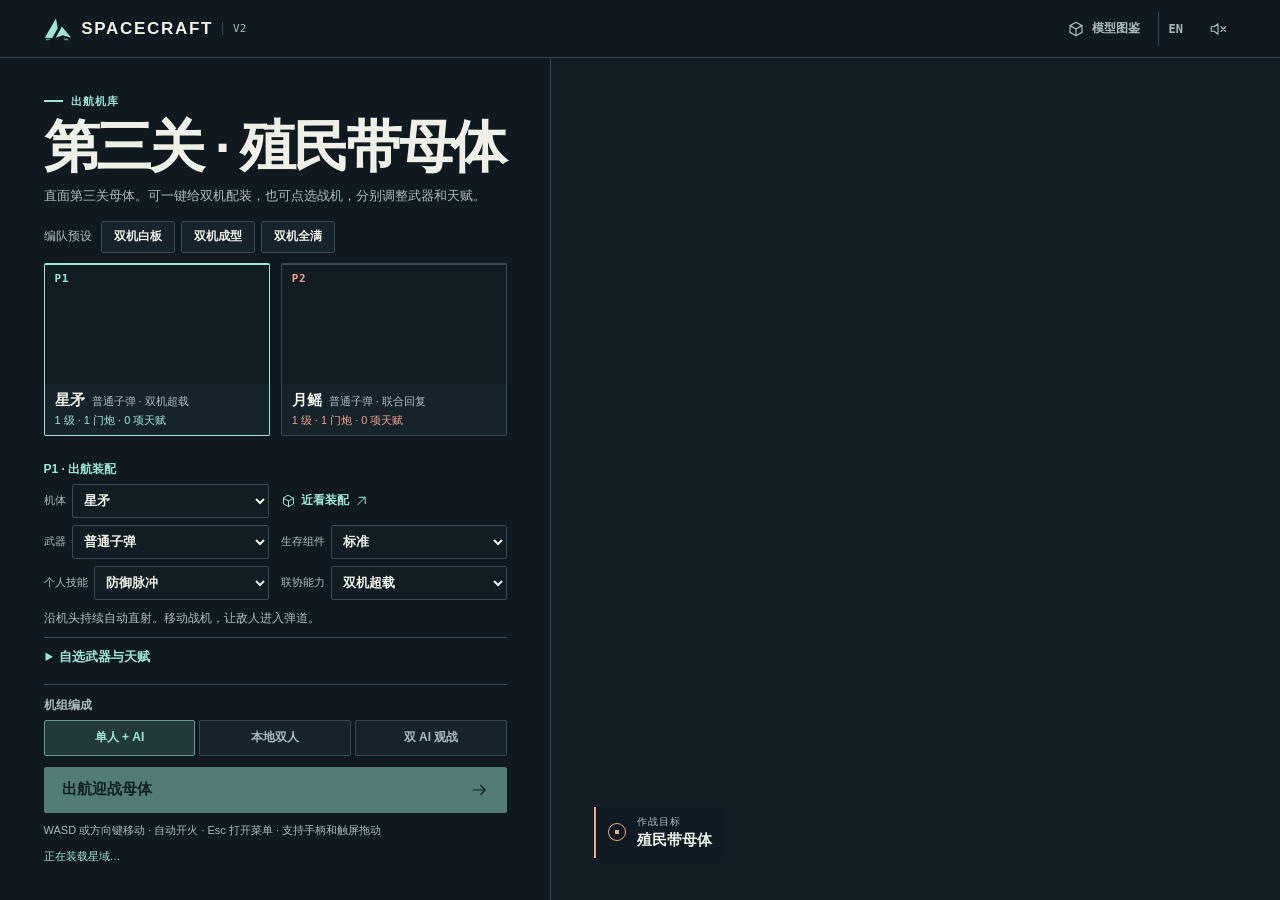
==== commit 8c95acab: "Deploy 0d806cb" ====
--- a/index.html
+++ b/index.html
@@ -6,8 +6,10 @@
     <meta name="theme-color" content="#101920" />
     <title>殖民带 · SPACECRAFT V2</title>
     <link rel="icon" href="data:image/svg+xml,%3Csvg xmlns='http://www.w3.org/2000/svg' viewBox='0 0 32 32'%3E%3Cpath fill='%239de5d7' d='M2 26 15 4l2 12-8 10zm14 0 6-12 8 12z'/%3E%3C/svg%3E" />
-    <link rel="stylesheet" href="./game/interface/theme.css?v=dfc502cb0143" />
-    <link rel="stylesheet" href="./game/style.css?v=dfc502cb0143" />
+    <style>:root{color-scheme:dark;--ink: #101920;--panel: #17232b;--recess: #111c23;--line: #384951;--paper: #eff1e9;--muted: #aabbbd;--signal: #9de5d7;--rust: #f4a18a;--head: "Barlow Condensed", "Arial Narrow", "PingFang SC", sans-serif;--sans: Inter, -apple-system, BlinkMacSystemFont, "PingFang SC", "Microsoft YaHei", sans-serif;--mono: "IBM Plex Mono", "SFMono-Regular", Consolas, monospace;--mast-height: 58px}*{box-sizing:border-box}[hidden],.symbols{display:none!important}body{margin:0;background:var(--ink);color:var(--paper);font-family:var(--sans)}button,select,a{font:inherit;color:inherit;-webkit-tap-highlight-color:transparent}button,select,summary{cursor:pointer}button:disabled,select:disabled{opacity:.48;cursor:default}:where(button,a,select,summary):focus-visible{outline:2px solid var(--signal);outline-offset:3px}select{min-width:0;max-width:100%;min-height:34px;border:1px solid var(--line);border-radius:2px;color:var(--paper);background-color:var(--recess);padding:5px 7px;font-size:13px}select:hover:not(:disabled){border-color:var(--muted)}.icon{width:18px;height:18px;flex-shrink:0;fill:none;stroke:currentColor;stroke-width:1.6;stroke-linejoin:round;stroke-linecap:round}.mast{position:relative;z-index:5;display:flex;align-items:center;justify-content:space-between;gap:8px;height:var(--mast-height);padding-inline:clamp(14px,3.45vw,60px);background:var(--ink);border-bottom:1px solid var(--line)}.brand,.mast nav,.mast nav a,.mast nav button{display:inline-flex;align-items:center}.brand{gap:9px;text-decoration:none}.brand svg{width:28px;height:25px;color:var(--signal)}.brand span{font:780 17px/1 var(--sans);letter-spacing:.1em}.brand small{border-left:1px solid var(--line);padding-left:10px;color:var(--muted);font:11px/1.2 var(--mono)}.mast nav{gap:6px}.mast nav button,.mast nav a{gap:7px;justify-content:center;min-width:36px;min-height:36px;border:1px solid transparent;border-radius:2px;background:transparent;padding:4px 8px;color:var(--muted);font-size:12px;font-weight:600;text-decoration:none}.mast nav :is(a,button):hover:not(:disabled){border-color:var(--line);color:var(--paper)}.mast nav .language{margin-left:3px;font-family:var(--mono);border-left-color:var(--line)}.section-label{display:flex;align-items:center;gap:8px;margin:0;font:600 11px / 1.3 var(--sans);letter-spacing:.12em;color:var(--signal);text-transform:uppercase}.section-label i{display:block;width:19px;height:2px;background:currentColor}.sr-only{position:absolute;width:1px;height:1px;padding:0;margin:-1px;overflow:hidden;clip-path:inset(50%);white-space:nowrap;border:0}.dialog:is([data-type=result],[data-type=paused]) #dialog-stats{grid-template-columns:repeat(4,minmax(0,1fr))}@media(max-width:420px){.dialog:is([data-type=result],[data-type=paused]) #dialog-stats{grid-template-columns:repeat(2,minmax(0,1fr))}}@media(max-width:640px),(max-height:500px){:root{--mast-height: 46px}.mast{padding-inline:12px}.brand{gap:6px}.brand svg{width:22px}.brand span{font-size:14px;letter-spacing:.06em}.brand small{padding-left:7px;font-size:10px}.mast nav{gap:2px}.mast nav button,.mast nav a{min-width:32px;padding-inline:5px}}
+</style>
+    <style>html,body{height:100%}body{overflow:hidden}main{position:relative;isolation:isolate;height:calc(100% - var(--mast-height));height:calc(100dvh - var(--mast-height))}#viewport{position:absolute;inset:0;overflow:hidden;background:var(--recess)}#game{display:block;width:100%;height:100%;outline:none;image-rendering:pixelated;touch-action:none}body[data-screen=briefing] main{display:grid;grid-template-columns:clamp(400px,43vw,660px) minmax(0,1fr)}body[data-screen=briefing] #viewport{position:relative;grid-column:2;grid-row:1;border-left:1px solid var(--line)}#brief{grid-column:1;grid-row:1;min-height:0;overflow-y:auto;overscroll-behavior:contain}.brief-inner{display:flex;flex-direction:column;justify-content:safe center;min-height:100%;padding:clamp(20px,4vh,48px) clamp(21px,3.4vw,60px)}h1,h2,p{margin:0}#chapter-title{margin:10px 0 9px;font:800 clamp(43px,4.4vw,76px)/1.03 var(--head);letter-spacing:-.055em}html[lang=en] #chapter-title{letter-spacing:-.055em}.brief-copy{color:var(--muted);font-size:clamp(13px,1.02vw,16px);line-height:1.65;text-wrap:pretty}.hangar{display:grid;grid-template-columns:repeat(2,minmax(0,1fr));gap:clamp(8px,.85vw,15px);margin:clamp(16px,2.7vh,28px) 0}.rig{--pilot: var(--signal);display:block;min-width:0;position:relative;padding:0;border:1px solid var(--line);border-top:2px solid var(--line);border-radius:2px;text-align:left;background:var(--panel)}.rig[data-edit-slot="1"]{--pilot: var(--rust)}.rig[aria-pressed=true]{border-color:var(--pilot)}.rig:hover{border-top-color:var(--pilot)}.rig canvas{display:block;width:100%;height:auto;background:var(--recess);image-rendering:pixelated}.seat{position:absolute;top:8px;left:10px;color:var(--pilot);font:700 11px/1 var(--mono);letter-spacing:.06em}.rig-summary{display:flex;align-items:baseline;flex-wrap:wrap;gap:3px 7px;padding:7px 10px;min-width:0}.rig-summary b{font-size:15px;font-weight:700}.rig-summary small{font-size:11px;color:var(--muted)}.rig-build{flex-basis:100%;color:var(--pilot);font-size:11px;font-variant-numeric:tabular-nums}.trial-presets{display:flex;align-items:center;flex-wrap:wrap;gap:6px;margin-top:14px}.trial-presets>span{margin-right:3px;color:var(--muted);font-size:12px}.trial-presets button{padding:6px 12px;min-height:32px;border:1px solid var(--line);border-radius:2px;background:var(--panel);font-size:12px;font-weight:650}.trial-presets button:hover,.trial-presets button:focus-visible{color:var(--signal);border-color:var(--signal)}.trial-presets:not([hidden])+.hangar{margin-top:10px}#outfit{--pilot: var(--signal);padding:0 0 12px;margin-bottom:12px;border-bottom:1px solid var(--line)}#outfit[data-edit-slot="1"]{--pilot: var(--rust)}#outfit legend{color:var(--pilot)}.outfit-grid{display:grid;grid-template-columns:repeat(2,minmax(0,1fr));gap:7px 12px}.outfit-grid label{display:grid;grid-template-columns:auto minmax(0,1fr);align-items:center;gap:6px}.outfit-grid label>span{color:var(--muted);font-size:11px;line-height:1.2}.outfit-grid select{width:100%;font-weight:600}#inspect-fit{display:inline-flex;align-items:center;justify-self:start;gap:5px;font-weight:600;font-size:12px;color:var(--pilot);text-decoration:none}#inspect-fit .icon{width:15px}#inspect-fit:hover{text-decoration:underline;text-underline-offset:3px}.spec{font-size:12px;color:var(--muted);line-height:1.5;margin-top:9px}#trial-editor{margin-top:10px;border-top:1px solid var(--line)}#trial-editor>summary{padding:10px 2px 6px;color:var(--pilot);font-size:13px;font-weight:650}#trial-editor fieldset{margin:9px 0 0}#trial-editor legend{color:var(--muted)}.trial-mounts>div{display:grid;grid-template-columns:minmax(32px,auto) minmax(0,1fr) minmax(0,1.15fr);align-items:center;gap:7px;margin-bottom:4px;font-size:12px}.trial-mounts>div>:first-child{color:var(--muted)}.trial-mounts strong{padding-inline:8px}#trial-talents{display:grid;grid-template-columns:repeat(2,minmax(0,1fr));column-gap:12px}#trial-talents label{display:flex;justify-content:space-between;align-items:center;gap:5px;padding:4px 0;border-top:1px solid var(--line);font-size:12px}#trial-talents select{flex-shrink:0;min-width:52px;padding-inline:4px;font-size:12px}#test-config{margin-top:10px;border-block:1px solid var(--line);background:var(--recess)}#test-config[data-enabled=true]{border-left:2px solid var(--rust)}#test-config summary{min-height:34px;padding:8px 9px;color:var(--paper);cursor:pointer;font-size:12px;font-weight:650}#test-state,#test-card-count{float:right;padding-left:8px;color:var(--muted);font:600 11px/1.5 var(--mono)}#test-config[data-enabled=true] #test-state{color:var(--rust)}.test-toggle{padding:2px 9px 8px;display:flex;width:fit-content;align-items:center;gap:7px;color:var(--paper);font-size:12px;cursor:pointer}.test-toggle input{width:15px;height:15px;margin:0;accent-color:var(--rust)}#test-fields{padding:2px 9px 9px}.test-toolbar{display:flex;align-items:center;flex-wrap:wrap;gap:5px;margin-bottom:10px}.test-toolbar strong{margin-right:auto;color:var(--pilot);font-size:12px}.test-toolbar button{min-height:30px;padding:4px 7px;border:1px solid var(--line);border-radius:2px;background:var(--panel);color:var(--paper);font-size:11px}.test-toolbar button:hover,.test-toolbar button:focus-visible{border-color:var(--pilot)}#test-fields fieldset{margin-bottom:8px}#test-fields legend{color:var(--muted)}.test-weapons>div{display:grid;grid-template-columns:minmax(28px,auto) minmax(0,.9fr) minmax(0,1.3fr);column-gap:7px;align-items:center}.test-weapons>div+div{margin-top:4px}.test-weapons>div>:first-child{font-size:11px;color:var(--muted)}#test-primary{font:600 12px var(--sans)}#test-fields select{width:100%;min-height:31px;padding:3px;font:600 12px var(--sans)}#test-cards{border-top:1px solid var(--line)}#test-cards summary{padding-inline:0}#test-card-list{display:grid;grid-template-columns:repeat(auto-fit,minmax(min(100%,153px),1fr));gap:4px 12px}#test-card-list label{display:flex;align-items:center;justify-content:space-between;gap:5px;min-width:0;color:var(--paper);font-size:12px;line-height:1.22}#test-card-list small{display:block;color:var(--muted);font:9px/1.2 var(--mono)}#test-card-list select{width:43px;flex:none}.held-cards{margin:5px 0 3px}.held-cards dt{color:var(--muted);font-size:11px}.held-cards dd{display:flex;flex-wrap:wrap;gap:3px 8px;margin:0}.held-cards dd span{font-size:11px;color:var(--paper);overflow-wrap:anywhere}.held-cards dd span:before{content:"";display:inline-block;width:3px;height:3px;margin-right:5px;vertical-align:middle;background:var(--pilot)}fieldset{min-width:0;margin:0 0 11px;border:0;padding:0}legend{color:var(--muted);font-size:12px;font-weight:600;margin-bottom:6px;padding:0}.mode-options{display:grid;grid-template-columns:repeat(3,minmax(0,1fr));gap:4px}.mode-options button{min-height:36px;border:1px solid var(--line);border-radius:2px;background:var(--panel);color:var(--muted);font-size:12px;font-weight:600;padding:5px}.mode-options button:hover{color:var(--paper)}.mode-options button[aria-pressed=true]{color:var(--signal);background:#233a3c;border-color:#659b91}#partner-option{display:flex;align-items:center;gap:7px;width:fit-content;min-height:29px;color:var(--muted);font-size:12px;cursor:pointer}#choose-partner{width:15px;height:15px;margin:0;accent-color:var(--signal)}.primary{display:flex;justify-content:space-between;align-items:center;width:100%;min-height:46px;border:1px solid var(--signal);border-radius:2px;padding:10px 17px;background:var(--signal);color:#122b2a;font-size:15px;font-weight:720}.primary:hover:not(:disabled){background:#bef2e6}.controls,.load{font-size:11px;line-height:1.55;margin-top:9px;color:var(--muted)}.load{color:var(--signal)}.scene-caption{position:absolute;bottom:clamp(16px,3.3vw,60px);left:clamp(16px,3.3vw,60px);display:flex;align-items:center;gap:11px;border-left:2px solid var(--rust);padding:8px 12px;background:#111a22db;pointer-events:none}.scene-caption small,.scene-caption strong{display:block}.scene-caption small{color:var(--muted);font-size:10px;letter-spacing:.1em}.scene-caption strong{margin-top:2px;font-size:15px}.viewfinder{width:18px;height:18px;border:1px solid var(--rust);border-radius:50%}.viewfinder:after{content:"";display:block;margin:6px;border:2px solid var(--rust)}body[data-screen=flight] .mast{display:none}body[data-screen=flight] main{display:grid;height:100%;height:100dvh;grid-template-rows:calc(66px + env(safe-area-inset-top)) minmax(0,1fr)}body[data-screen=flight] #viewport{grid-row:2;position:relative}#hud{grid-row:1;grid-column:1;display:grid;grid-template-columns:minmax(0,1fr) clamp(220px,30vw,400px) minmax(0,1fr);align-items:center;column-gap:clamp(10px,3vw,50px);padding:calc(4px + env(safe-area-inset-top)) max(12px,env(safe-area-inset-right)) 4px max(12px,env(safe-area-inset-left));border-bottom:1px solid var(--line);background:var(--ink)}.pilots{display:contents}.pilot{grid-row:1;width:min(100%,250px);min-width:0}.pilot[data-pilot="1"]{grid-column:1}.pilot[data-pilot="2"]{grid-column:3;justify-self:end}.flight-command{grid-column:2;grid-row:1;display:flex;align-items:center;gap:12px}.flight-target{flex:1;min-width:0;position:relative}#pause{display:inline-flex;align-items:center;justify-content:center;gap:3px;min-width:44px;min-height:44px;padding:0 6px;color:var(--muted);background:transparent;border:1px solid var(--line);border-radius:2px}#pause:hover{color:var(--paper);background:var(--panel)}#pause kbd{font:10px var(--mono)}#pause .icon{width:15px;height:15px}.boss-label,#wave{font:650 12px/1.2 var(--sans)}.pilot em,.boss-foot{font:10px var(--mono);color:var(--muted);font-variant-numeric:tabular-nums}.boss-label,.boss-foot{display:flex;align-items:baseline;justify-content:space-between;gap:6px}.boss-label span{color:var(--rust)}.boss-meter{position:relative;background:#44383e;height:5px;margin-top:6px;overflow:hidden}.boss-meter i{display:block;height:100%;background:var(--rust);transform-origin:left}.boss-meter b{position:absolute;inset:0 auto 0 40%;width:1px;background:#312734}.boss-meter b:nth-of-type(2){left:65%}.boss-meter b:last-child{left:90%}.boss-foot{margin-top:4px}.boss-foot small{font:10px var(--sans)}.pilot-head{display:flex;justify-content:space-between;align-items:center;gap:5px}.pilot b{font:700 12px var(--mono);color:var(--pilot)}.pilot-vitals{display:grid;gap:3px;margin-top:4px}.pilot-vital{--fill: var(--pilot);--trail: #fae4b8}.pilot-vital[data-vital=shield]{--fill: #84b6dc;--trail: #d9e7ff}.vital-heading{display:flex;flex-wrap:wrap;align-items:baseline;column-gap:4px;color:var(--muted);font:10px/1.2 var(--sans)}.vital-value{margin-left:auto;color:var(--paper);white-space:nowrap;font:10px/1.2 var(--mono);font-variant-numeric:tabular-nums}.vital-state{color:#a4cce8;font-size:9px;font-weight:600}.vital-state:empty{display:none}.pilot-vital[data-state=broken] .vital-state{color:var(--rust)}.pilot-vital[data-state=guard] .vital-state{color:#edd5a6}.pilot-vital[data-state=unshielded] .vital-value{color:var(--muted)}.vital-track{position:relative;overflow:hidden;height:4px;margin-top:2px;background:#35434d}.vital-track i{position:absolute;inset:0;transform-origin:left center}.vital-fill{background:var(--fill)}.vital-trail{background:var(--trail)}#toast{position:absolute;inset:auto 0 0;overflow:hidden;white-space:nowrap;text-overflow:ellipsis;background:var(--ink);color:var(--paper);font:600 11px/1.35 var(--sans)}.flight-target:has(#boss-hud[hidden]) #toast{position:static}#dialog-settings{display:flex;align-items:center;gap:6px;margin-bottom:14px}#dialog-settings :is(a,button){display:inline-flex;align-items:center;gap:5px;min-height:36px;padding:3px 9px;border:1px solid var(--line);border-radius:2px;color:var(--muted);background:var(--panel);text-decoration:none;font-size:12px}#shade{position:absolute;z-index:4;inset:0;display:grid;place-items:center;padding:14px;background:#081119b8;backdrop-filter:blur(3px)}.dialog{width:min(100%,440px);max-height:100%;overflow:auto;padding:clamp(16px,2.6vw,34px);border:1px solid var(--line);border-top:2px solid var(--signal);background:var(--ink);box-shadow:0 16px 50px #03070980}.dialog[data-type=upgrade][data-coop=true]{width:min(100%,770px)}.dialog h2{font-size:clamp(26px,3.1vw,40px);letter-spacing:-.055em;margin-top:9px}#dialog-body{margin:6px 0 17px;color:var(--muted);font-size:13px;line-height:1.6}#dialog-actions{display:grid;gap:7px}#dialog-actions button{width:100%;min-height:40px;padding:9px 12px;border:1px solid var(--line);border-radius:2px;background:var(--panel);color:var(--paper);font-size:14px;font-weight:650;text-align:left}#dialog-actions>button:first-child{border-color:var(--signal);background:var(--signal);color:#142e2d}#dialog-actions button:hover:not(:disabled){border-color:var(--pilot, var(--signal))}#dialog-actions button:focus-visible{outline-color:var(--pilot, var(--signal))}.upgrade-group{--pilot: var(--signal);display:flex;flex-direction:column;gap:6px;min-width:0}.upgrade-group[data-upgrade-slot="1"]{--pilot: var(--rust)}.upgrade-group h3{border-top:2px solid var(--pilot);margin:0 0 2px;padding-top:8px;font-size:14px}.upgrade-group .seat-id,.fit-summary b{color:var(--pilot);font:700 12px var(--mono);margin-right:7px}.module-title{display:flex;align-items:center;gap:7px}.module-title svg{color:var(--pilot)}.module-title strong{margin-left:auto;color:var(--pilot);font:700 12px var(--mono)}.module-desc{display:block;margin:4px 0 0 25px;color:var(--muted);font-size:11px;font-weight:450;line-height:1.45}.refit-status{color:var(--muted);font-size:12px;line-height:1.45}.choice-list{display:grid;align-content:start;gap:6px}#dialog-fits,#dialog-stats{padding:11px 0;margin:0 0 15px;border-block:1px solid var(--line)}.fit-summary{--pilot: var(--signal);display:flex;align-items:baseline;gap:4px;font-size:12px;color:var(--muted);line-height:1.65}.fit-summary+.fit-summary{--pilot: var(--rust);margin-top:4px}.fit-summary strong{color:var(--paper)}#dialog-stats{display:grid;grid-template-columns:repeat(3,minmax(0,1fr));gap:10px}#dialog-stats dt{font-size:11px;color:var(--muted)}#dialog-stats dd{margin:3px 0 0;font:700 18px/1.25 var(--mono)}@media(min-width:600px){#dialog-actions:has(.upgrade-group+.upgrade-group){grid-template-columns:repeat(2,minmax(0,1fr));gap:14px}.choice-list{max-height:min(58dvh,580px);overflow-y:auto;padding:2px}}@media(max-width:790px)and (orientation:portrait){body[data-screen=briefing] main{display:flex;flex-direction:column;overflow:auto}body[data-screen=briefing] #viewport{order:0;flex:none;height:clamp(130px,22svh,205px);border-left:none;border-bottom:1px solid var(--line)}#brief{order:1;min-height:auto;overflow:visible}.brief-inner{padding:17px clamp(14px,5vw,33px) max(18px,env(safe-area-inset-bottom))}#chapter-title{font-size:clamp(39px,8vw,58px);margin:7px 0}.brief-copy{font-size:13px}.hangar{margin:13px 0}.outfit-grid{gap:6px 8px}.scene-caption{bottom:10px;left:12px;padding:5px 8px;gap:7px}.scene-caption strong{font-size:12px}.scene-caption small{font-size:9px}.viewfinder{width:13px;height:13px}.viewfinder:after{margin:4px}}@media(max-width:620px){body[data-screen=flight] main{grid-template-rows:calc(98px + env(safe-area-inset-top)) minmax(0,1fr)}#hud{grid-template-columns:1fr 1fr;grid-template-rows:54px 36px;column-gap:16px}.pilot[data-pilot="2"]{grid-column:2}.flight-command{grid-row:2;grid-column:1 / -1;gap:10px}#pause{min-width:44px;min-height:34px}#boss-hud{display:grid;grid-template-columns:auto 1fr;align-items:center;column-gap:10px}.boss-label{grid-column:1;grid-row:1 / 3;flex-direction:column;gap:1px}.boss-label span{font-size:10px}.boss-meter{grid-column:2;margin-top:0}.boss-foot{grid-column:2;margin-top:2px}#toast{inset:0;display:grid;align-items:center;white-space:normal}}@media(max-height:560px)and (orientation:landscape){body[data-screen=briefing] main{grid-template-columns:clamp(320px,47vw,495px) minmax(0,1fr)}.brief-inner{padding:15px 20px}#chapter-title{font-size:36px;margin-block:6px}.brief-copy{font-size:12px}.hangar{margin-block:11px}#outfit{padding-bottom:8px;margin-bottom:8px}#shade{padding:8px}}#dialog-actions button.pad-selected{box-shadow:inset 3px 0 var(--pilot);background:#213037}#dialog-actions button:focus-visible{outline-offset:0}@media(max-width:1120px){.outfit-grid label{grid-template-columns:minmax(0,1fr);gap:3px}#inspect-fit{align-self:end;min-height:34px}}
+</style>
   </head>
   <body data-screen="briefing">
     <svg class="symbols" xmlns="http://www.w3.org/2000/svg" aria-hidden="true">
@@ -54,6 +56,7 @@
             <span data-t="pairPreset">编队预设</span>
             <button type="button" id="pair-stock" data-t="pairStock">双机白板</button>
             <button type="button" id="pair-formed" data-t="pairFormed">双机成型</button>
+            <button type="button" id="pair-max" data-t="pairMax">双机全满</button>
           </div>
           <div class="hangar" role="group" data-label="editPilot">
             <button type="button" class="rig" data-edit-slot="0" aria-pressed="true" aria-controls="outfit">
@@ -134,6 +137,6 @@
         </section>
       </div>
     </main>
-    <script type="module" src="./game/main.js?v=dfc502cb0143"></script>
+    <script type="module" src="./game/main.js?v=0d806cb304ba"></script>
   </body>
 </html>
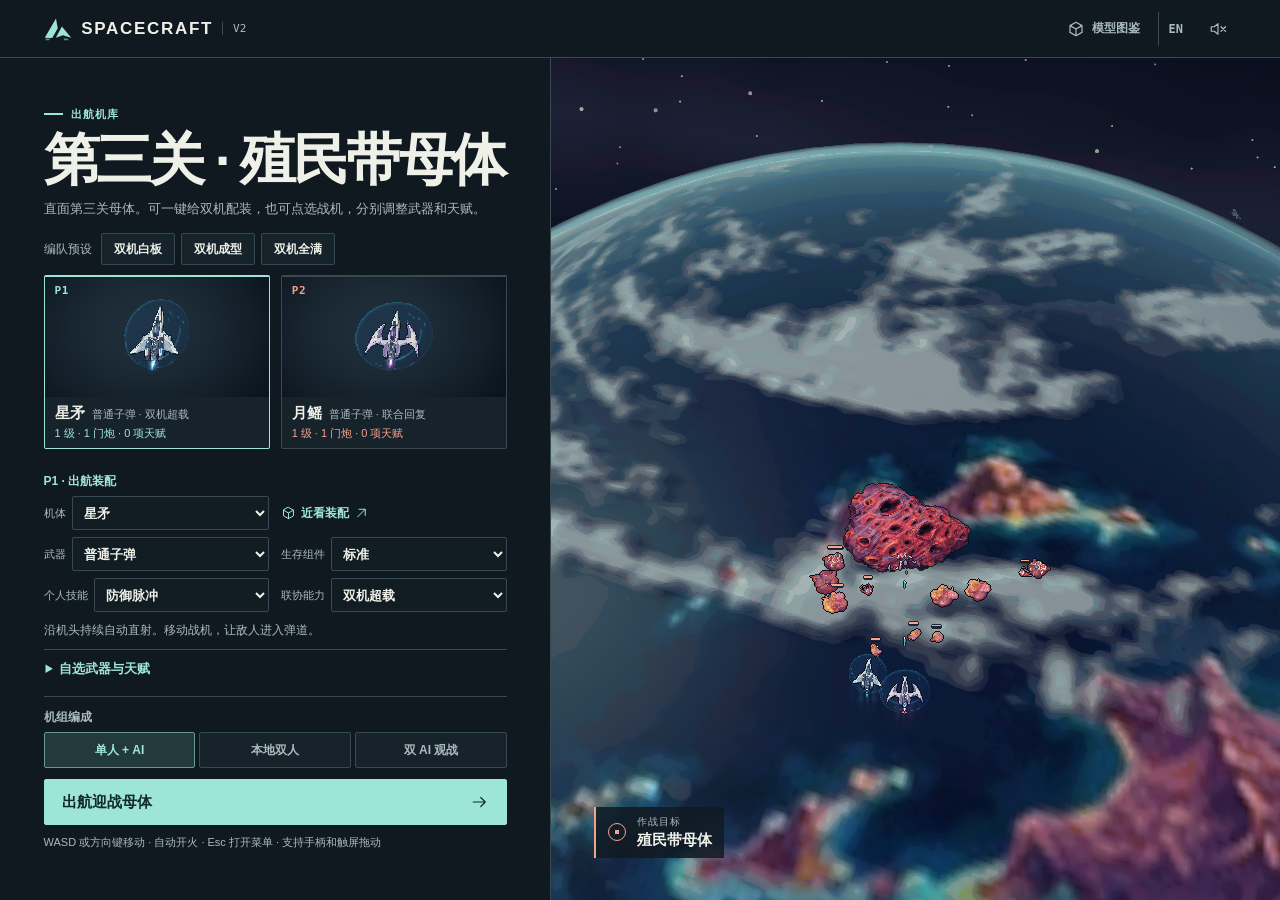
==== commit fcb38ee3: "Deploy 857bffb" ====
--- a/index.html
+++ b/index.html
@@ -8,7 +8,7 @@
     <link rel="icon" href="data:image/svg+xml,%3Csvg xmlns='http://www.w3.org/2000/svg' viewBox='0 0 32 32'%3E%3Cpath fill='%239de5d7' d='M2 26 15 4l2 12-8 10zm14 0 6-12 8 12z'/%3E%3C/svg%3E" />
     <style>:root{color-scheme:dark;--ink: #101920;--panel: #17232b;--recess: #111c23;--line: #384951;--paper: #eff1e9;--muted: #aabbbd;--signal: #9de5d7;--rust: #f4a18a;--head: "Barlow Condensed", "Arial Narrow", "PingFang SC", sans-serif;--sans: Inter, -apple-system, BlinkMacSystemFont, "PingFang SC", "Microsoft YaHei", sans-serif;--mono: "IBM Plex Mono", "SFMono-Regular", Consolas, monospace;--mast-height: 58px}*{box-sizing:border-box}[hidden],.symbols{display:none!important}body{margin:0;background:var(--ink);color:var(--paper);font-family:var(--sans)}button,select,a{font:inherit;color:inherit;-webkit-tap-highlight-color:transparent}button,select,summary{cursor:pointer}button:disabled,select:disabled{opacity:.48;cursor:default}:where(button,a,select,summary):focus-visible{outline:2px solid var(--signal);outline-offset:3px}select{min-width:0;max-width:100%;min-height:34px;border:1px solid var(--line);border-radius:2px;color:var(--paper);background-color:var(--recess);padding:5px 7px;font-size:13px}select:hover:not(:disabled){border-color:var(--muted)}.icon{width:18px;height:18px;flex-shrink:0;fill:none;stroke:currentColor;stroke-width:1.6;stroke-linejoin:round;stroke-linecap:round}.mast{position:relative;z-index:5;display:flex;align-items:center;justify-content:space-between;gap:8px;height:var(--mast-height);padding-inline:clamp(14px,3.45vw,60px);background:var(--ink);border-bottom:1px solid var(--line)}.brand,.mast nav,.mast nav a,.mast nav button{display:inline-flex;align-items:center}.brand{gap:9px;text-decoration:none}.brand svg{width:28px;height:25px;color:var(--signal)}.brand span{font:780 17px/1 var(--sans);letter-spacing:.1em}.brand small{border-left:1px solid var(--line);padding-left:10px;color:var(--muted);font:11px/1.2 var(--mono)}.mast nav{gap:6px}.mast nav button,.mast nav a{gap:7px;justify-content:center;min-width:36px;min-height:36px;border:1px solid transparent;border-radius:2px;background:transparent;padding:4px 8px;color:var(--muted);font-size:12px;font-weight:600;text-decoration:none}.mast nav :is(a,button):hover:not(:disabled){border-color:var(--line);color:var(--paper)}.mast nav .language{margin-left:3px;font-family:var(--mono);border-left-color:var(--line)}.section-label{display:flex;align-items:center;gap:8px;margin:0;font:600 11px / 1.3 var(--sans);letter-spacing:.12em;color:var(--signal);text-transform:uppercase}.section-label i{display:block;width:19px;height:2px;background:currentColor}.sr-only{position:absolute;width:1px;height:1px;padding:0;margin:-1px;overflow:hidden;clip-path:inset(50%);white-space:nowrap;border:0}.dialog:is([data-type=result],[data-type=paused]) #dialog-stats{grid-template-columns:repeat(4,minmax(0,1fr))}@media(max-width:420px){.dialog:is([data-type=result],[data-type=paused]) #dialog-stats{grid-template-columns:repeat(2,minmax(0,1fr))}}@media(max-width:640px),(max-height:500px){:root{--mast-height: 46px}.mast{padding-inline:12px}.brand{gap:6px}.brand svg{width:22px}.brand span{font-size:14px;letter-spacing:.06em}.brand small{padding-left:7px;font-size:10px}.mast nav{gap:2px}.mast nav button,.mast nav a{min-width:32px;padding-inline:5px}}
 </style>
-    <style>html,body{height:100%}body{overflow:hidden}main{position:relative;isolation:isolate;height:calc(100% - var(--mast-height));height:calc(100dvh - var(--mast-height))}#viewport{position:absolute;inset:0;overflow:hidden;background:var(--recess)}#game{display:block;width:100%;height:100%;outline:none;image-rendering:pixelated;touch-action:none}body[data-screen=briefing] main{display:grid;grid-template-columns:clamp(400px,43vw,660px) minmax(0,1fr)}body[data-screen=briefing] #viewport{position:relative;grid-column:2;grid-row:1;border-left:1px solid var(--line)}#brief{grid-column:1;grid-row:1;min-height:0;overflow-y:auto;overscroll-behavior:contain}.brief-inner{display:flex;flex-direction:column;justify-content:safe center;min-height:100%;padding:clamp(20px,4vh,48px) clamp(21px,3.4vw,60px)}h1,h2,p{margin:0}#chapter-title{margin:10px 0 9px;font:800 clamp(43px,4.4vw,76px)/1.03 var(--head);letter-spacing:-.055em}html[lang=en] #chapter-title{letter-spacing:-.055em}.brief-copy{color:var(--muted);font-size:clamp(13px,1.02vw,16px);line-height:1.65;text-wrap:pretty}.hangar{display:grid;grid-template-columns:repeat(2,minmax(0,1fr));gap:clamp(8px,.85vw,15px);margin:clamp(16px,2.7vh,28px) 0}.rig{--pilot: var(--signal);display:block;min-width:0;position:relative;padding:0;border:1px solid var(--line);border-top:2px solid var(--line);border-radius:2px;text-align:left;background:var(--panel)}.rig[data-edit-slot="1"]{--pilot: var(--rust)}.rig[aria-pressed=true]{border-color:var(--pilot)}.rig:hover{border-top-color:var(--pilot)}.rig canvas{display:block;width:100%;height:auto;background:var(--recess);image-rendering:pixelated}.seat{position:absolute;top:8px;left:10px;color:var(--pilot);font:700 11px/1 var(--mono);letter-spacing:.06em}.rig-summary{display:flex;align-items:baseline;flex-wrap:wrap;gap:3px 7px;padding:7px 10px;min-width:0}.rig-summary b{font-size:15px;font-weight:700}.rig-summary small{font-size:11px;color:var(--muted)}.rig-build{flex-basis:100%;color:var(--pilot);font-size:11px;font-variant-numeric:tabular-nums}.trial-presets{display:flex;align-items:center;flex-wrap:wrap;gap:6px;margin-top:14px}.trial-presets>span{margin-right:3px;color:var(--muted);font-size:12px}.trial-presets button{padding:6px 12px;min-height:32px;border:1px solid var(--line);border-radius:2px;background:var(--panel);font-size:12px;font-weight:650}.trial-presets button:hover,.trial-presets button:focus-visible{color:var(--signal);border-color:var(--signal)}.trial-presets:not([hidden])+.hangar{margin-top:10px}#outfit{--pilot: var(--signal);padding:0 0 12px;margin-bottom:12px;border-bottom:1px solid var(--line)}#outfit[data-edit-slot="1"]{--pilot: var(--rust)}#outfit legend{color:var(--pilot)}.outfit-grid{display:grid;grid-template-columns:repeat(2,minmax(0,1fr));gap:7px 12px}.outfit-grid label{display:grid;grid-template-columns:auto minmax(0,1fr);align-items:center;gap:6px}.outfit-grid label>span{color:var(--muted);font-size:11px;line-height:1.2}.outfit-grid select{width:100%;font-weight:600}#inspect-fit{display:inline-flex;align-items:center;justify-self:start;gap:5px;font-weight:600;font-size:12px;color:var(--pilot);text-decoration:none}#inspect-fit .icon{width:15px}#inspect-fit:hover{text-decoration:underline;text-underline-offset:3px}.spec{font-size:12px;color:var(--muted);line-height:1.5;margin-top:9px}#trial-editor{margin-top:10px;border-top:1px solid var(--line)}#trial-editor>summary{padding:10px 2px 6px;color:var(--pilot);font-size:13px;font-weight:650}#trial-editor fieldset{margin:9px 0 0}#trial-editor legend{color:var(--muted)}.trial-mounts>div{display:grid;grid-template-columns:minmax(32px,auto) minmax(0,1fr) minmax(0,1.15fr);align-items:center;gap:7px;margin-bottom:4px;font-size:12px}.trial-mounts>div>:first-child{color:var(--muted)}.trial-mounts strong{padding-inline:8px}#trial-talents{display:grid;grid-template-columns:repeat(2,minmax(0,1fr));column-gap:12px}#trial-talents label{display:flex;justify-content:space-between;align-items:center;gap:5px;padding:4px 0;border-top:1px solid var(--line);font-size:12px}#trial-talents select{flex-shrink:0;min-width:52px;padding-inline:4px;font-size:12px}#test-config{margin-top:10px;border-block:1px solid var(--line);background:var(--recess)}#test-config[data-enabled=true]{border-left:2px solid var(--rust)}#test-config summary{min-height:34px;padding:8px 9px;color:var(--paper);cursor:pointer;font-size:12px;font-weight:650}#test-state,#test-card-count{float:right;padding-left:8px;color:var(--muted);font:600 11px/1.5 var(--mono)}#test-config[data-enabled=true] #test-state{color:var(--rust)}.test-toggle{padding:2px 9px 8px;display:flex;width:fit-content;align-items:center;gap:7px;color:var(--paper);font-size:12px;cursor:pointer}.test-toggle input{width:15px;height:15px;margin:0;accent-color:var(--rust)}#test-fields{padding:2px 9px 9px}.test-toolbar{display:flex;align-items:center;flex-wrap:wrap;gap:5px;margin-bottom:10px}.test-toolbar strong{margin-right:auto;color:var(--pilot);font-size:12px}.test-toolbar button{min-height:30px;padding:4px 7px;border:1px solid var(--line);border-radius:2px;background:var(--panel);color:var(--paper);font-size:11px}.test-toolbar button:hover,.test-toolbar button:focus-visible{border-color:var(--pilot)}#test-fields fieldset{margin-bottom:8px}#test-fields legend{color:var(--muted)}.test-weapons>div{display:grid;grid-template-columns:minmax(28px,auto) minmax(0,.9fr) minmax(0,1.3fr);column-gap:7px;align-items:center}.test-weapons>div+div{margin-top:4px}.test-weapons>div>:first-child{font-size:11px;color:var(--muted)}#test-primary{font:600 12px var(--sans)}#test-fields select{width:100%;min-height:31px;padding:3px;font:600 12px var(--sans)}#test-cards{border-top:1px solid var(--line)}#test-cards summary{padding-inline:0}#test-card-list{display:grid;grid-template-columns:repeat(auto-fit,minmax(min(100%,153px),1fr));gap:4px 12px}#test-card-list label{display:flex;align-items:center;justify-content:space-between;gap:5px;min-width:0;color:var(--paper);font-size:12px;line-height:1.22}#test-card-list small{display:block;color:var(--muted);font:9px/1.2 var(--mono)}#test-card-list select{width:43px;flex:none}.held-cards{margin:5px 0 3px}.held-cards dt{color:var(--muted);font-size:11px}.held-cards dd{display:flex;flex-wrap:wrap;gap:3px 8px;margin:0}.held-cards dd span{font-size:11px;color:var(--paper);overflow-wrap:anywhere}.held-cards dd span:before{content:"";display:inline-block;width:3px;height:3px;margin-right:5px;vertical-align:middle;background:var(--pilot)}fieldset{min-width:0;margin:0 0 11px;border:0;padding:0}legend{color:var(--muted);font-size:12px;font-weight:600;margin-bottom:6px;padding:0}.mode-options{display:grid;grid-template-columns:repeat(3,minmax(0,1fr));gap:4px}.mode-options button{min-height:36px;border:1px solid var(--line);border-radius:2px;background:var(--panel);color:var(--muted);font-size:12px;font-weight:600;padding:5px}.mode-options button:hover{color:var(--paper)}.mode-options button[aria-pressed=true]{color:var(--signal);background:#233a3c;border-color:#659b91}#partner-option{display:flex;align-items:center;gap:7px;width:fit-content;min-height:29px;color:var(--muted);font-size:12px;cursor:pointer}#choose-partner{width:15px;height:15px;margin:0;accent-color:var(--signal)}.primary{display:flex;justify-content:space-between;align-items:center;width:100%;min-height:46px;border:1px solid var(--signal);border-radius:2px;padding:10px 17px;background:var(--signal);color:#122b2a;font-size:15px;font-weight:720}.primary:hover:not(:disabled){background:#bef2e6}.controls,.load{font-size:11px;line-height:1.55;margin-top:9px;color:var(--muted)}.load{color:var(--signal)}.scene-caption{position:absolute;bottom:clamp(16px,3.3vw,60px);left:clamp(16px,3.3vw,60px);display:flex;align-items:center;gap:11px;border-left:2px solid var(--rust);padding:8px 12px;background:#111a22db;pointer-events:none}.scene-caption small,.scene-caption strong{display:block}.scene-caption small{color:var(--muted);font-size:10px;letter-spacing:.1em}.scene-caption strong{margin-top:2px;font-size:15px}.viewfinder{width:18px;height:18px;border:1px solid var(--rust);border-radius:50%}.viewfinder:after{content:"";display:block;margin:6px;border:2px solid var(--rust)}body[data-screen=flight] .mast{display:none}body[data-screen=flight] main{display:grid;height:100%;height:100dvh;grid-template-rows:calc(66px + env(safe-area-inset-top)) minmax(0,1fr)}body[data-screen=flight] #viewport{grid-row:2;position:relative}#hud{grid-row:1;grid-column:1;display:grid;grid-template-columns:minmax(0,1fr) clamp(220px,30vw,400px) minmax(0,1fr);align-items:center;column-gap:clamp(10px,3vw,50px);padding:calc(4px + env(safe-area-inset-top)) max(12px,env(safe-area-inset-right)) 4px max(12px,env(safe-area-inset-left));border-bottom:1px solid var(--line);background:var(--ink)}.pilots{display:contents}.pilot{grid-row:1;width:min(100%,250px);min-width:0}.pilot[data-pilot="1"]{grid-column:1}.pilot[data-pilot="2"]{grid-column:3;justify-self:end}.flight-command{grid-column:2;grid-row:1;display:flex;align-items:center;gap:12px}.flight-target{flex:1;min-width:0;position:relative}#pause{display:inline-flex;align-items:center;justify-content:center;gap:3px;min-width:44px;min-height:44px;padding:0 6px;color:var(--muted);background:transparent;border:1px solid var(--line);border-radius:2px}#pause:hover{color:var(--paper);background:var(--panel)}#pause kbd{font:10px var(--mono)}#pause .icon{width:15px;height:15px}.boss-label,#wave{font:650 12px/1.2 var(--sans)}.pilot em,.boss-foot{font:10px var(--mono);color:var(--muted);font-variant-numeric:tabular-nums}.boss-label,.boss-foot{display:flex;align-items:baseline;justify-content:space-between;gap:6px}.boss-label span{color:var(--rust)}.boss-meter{position:relative;background:#44383e;height:5px;margin-top:6px;overflow:hidden}.boss-meter i{display:block;height:100%;background:var(--rust);transform-origin:left}.boss-meter b{position:absolute;inset:0 auto 0 40%;width:1px;background:#312734}.boss-meter b:nth-of-type(2){left:65%}.boss-meter b:last-child{left:90%}.boss-foot{margin-top:4px}.boss-foot small{font:10px var(--sans)}.pilot-head{display:flex;justify-content:space-between;align-items:center;gap:5px}.pilot b{font:700 12px var(--mono);color:var(--pilot)}.pilot-vitals{display:grid;gap:3px;margin-top:4px}.pilot-vital{--fill: var(--pilot);--trail: #fae4b8}.pilot-vital[data-vital=shield]{--fill: #84b6dc;--trail: #d9e7ff}.vital-heading{display:flex;flex-wrap:wrap;align-items:baseline;column-gap:4px;color:var(--muted);font:10px/1.2 var(--sans)}.vital-value{margin-left:auto;color:var(--paper);white-space:nowrap;font:10px/1.2 var(--mono);font-variant-numeric:tabular-nums}.vital-state{color:#a4cce8;font-size:9px;font-weight:600}.vital-state:empty{display:none}.pilot-vital[data-state=broken] .vital-state{color:var(--rust)}.pilot-vital[data-state=guard] .vital-state{color:#edd5a6}.pilot-vital[data-state=unshielded] .vital-value{color:var(--muted)}.vital-track{position:relative;overflow:hidden;height:4px;margin-top:2px;background:#35434d}.vital-track i{position:absolute;inset:0;transform-origin:left center}.vital-fill{background:var(--fill)}.vital-trail{background:var(--trail)}#toast{position:absolute;inset:auto 0 0;overflow:hidden;white-space:nowrap;text-overflow:ellipsis;background:var(--ink);color:var(--paper);font:600 11px/1.35 var(--sans)}.flight-target:has(#boss-hud[hidden]) #toast{position:static}#dialog-settings{display:flex;align-items:center;gap:6px;margin-bottom:14px}#dialog-settings :is(a,button){display:inline-flex;align-items:center;gap:5px;min-height:36px;padding:3px 9px;border:1px solid var(--line);border-radius:2px;color:var(--muted);background:var(--panel);text-decoration:none;font-size:12px}#shade{position:absolute;z-index:4;inset:0;display:grid;place-items:center;padding:14px;background:#081119b8;backdrop-filter:blur(3px)}.dialog{width:min(100%,440px);max-height:100%;overflow:auto;padding:clamp(16px,2.6vw,34px);border:1px solid var(--line);border-top:2px solid var(--signal);background:var(--ink);box-shadow:0 16px 50px #03070980}.dialog[data-type=upgrade][data-coop=true]{width:min(100%,770px)}.dialog h2{font-size:clamp(26px,3.1vw,40px);letter-spacing:-.055em;margin-top:9px}#dialog-body{margin:6px 0 17px;color:var(--muted);font-size:13px;line-height:1.6}#dialog-actions{display:grid;gap:7px}#dialog-actions button{width:100%;min-height:40px;padding:9px 12px;border:1px solid var(--line);border-radius:2px;background:var(--panel);color:var(--paper);font-size:14px;font-weight:650;text-align:left}#dialog-actions>button:first-child{border-color:var(--signal);background:var(--signal);color:#142e2d}#dialog-actions button:hover:not(:disabled){border-color:var(--pilot, var(--signal))}#dialog-actions button:focus-visible{outline-color:var(--pilot, var(--signal))}.upgrade-group{--pilot: var(--signal);display:flex;flex-direction:column;gap:6px;min-width:0}.upgrade-group[data-upgrade-slot="1"]{--pilot: var(--rust)}.upgrade-group h3{border-top:2px solid var(--pilot);margin:0 0 2px;padding-top:8px;font-size:14px}.upgrade-group .seat-id,.fit-summary b{color:var(--pilot);font:700 12px var(--mono);margin-right:7px}.module-title{display:flex;align-items:center;gap:7px}.module-title svg{color:var(--pilot)}.module-title strong{margin-left:auto;color:var(--pilot);font:700 12px var(--mono)}.module-desc{display:block;margin:4px 0 0 25px;color:var(--muted);font-size:11px;font-weight:450;line-height:1.45}.refit-status{color:var(--muted);font-size:12px;line-height:1.45}.choice-list{display:grid;align-content:start;gap:6px}#dialog-fits,#dialog-stats{padding:11px 0;margin:0 0 15px;border-block:1px solid var(--line)}.fit-summary{--pilot: var(--signal);display:flex;align-items:baseline;gap:4px;font-size:12px;color:var(--muted);line-height:1.65}.fit-summary+.fit-summary{--pilot: var(--rust);margin-top:4px}.fit-summary strong{color:var(--paper)}#dialog-stats{display:grid;grid-template-columns:repeat(3,minmax(0,1fr));gap:10px}#dialog-stats dt{font-size:11px;color:var(--muted)}#dialog-stats dd{margin:3px 0 0;font:700 18px/1.25 var(--mono)}@media(min-width:600px){#dialog-actions:has(.upgrade-group+.upgrade-group){grid-template-columns:repeat(2,minmax(0,1fr));gap:14px}.choice-list{max-height:min(58dvh,580px);overflow-y:auto;padding:2px}}@media(max-width:790px)and (orientation:portrait){body[data-screen=briefing] main{display:flex;flex-direction:column;overflow:auto}body[data-screen=briefing] #viewport{order:0;flex:none;height:clamp(130px,22svh,205px);border-left:none;border-bottom:1px solid var(--line)}#brief{order:1;min-height:auto;overflow:visible}.brief-inner{padding:17px clamp(14px,5vw,33px) max(18px,env(safe-area-inset-bottom))}#chapter-title{font-size:clamp(39px,8vw,58px);margin:7px 0}.brief-copy{font-size:13px}.hangar{margin:13px 0}.outfit-grid{gap:6px 8px}.scene-caption{bottom:10px;left:12px;padding:5px 8px;gap:7px}.scene-caption strong{font-size:12px}.scene-caption small{font-size:9px}.viewfinder{width:13px;height:13px}.viewfinder:after{margin:4px}}@media(max-width:620px){body[data-screen=flight] main{grid-template-rows:calc(98px + env(safe-area-inset-top)) minmax(0,1fr)}#hud{grid-template-columns:1fr 1fr;grid-template-rows:54px 36px;column-gap:16px}.pilot[data-pilot="2"]{grid-column:2}.flight-command{grid-row:2;grid-column:1 / -1;gap:10px}#pause{min-width:44px;min-height:34px}#boss-hud{display:grid;grid-template-columns:auto 1fr;align-items:center;column-gap:10px}.boss-label{grid-column:1;grid-row:1 / 3;flex-direction:column;gap:1px}.boss-label span{font-size:10px}.boss-meter{grid-column:2;margin-top:0}.boss-foot{grid-column:2;margin-top:2px}#toast{inset:0;display:grid;align-items:center;white-space:normal}}@media(max-height:560px)and (orientation:landscape){body[data-screen=briefing] main{grid-template-columns:clamp(320px,47vw,495px) minmax(0,1fr)}.brief-inner{padding:15px 20px}#chapter-title{font-size:36px;margin-block:6px}.brief-copy{font-size:12px}.hangar{margin-block:11px}#outfit{padding-bottom:8px;margin-bottom:8px}#shade{padding:8px}}#dialog-actions button.pad-selected{box-shadow:inset 3px 0 var(--pilot);background:#213037}#dialog-actions button:focus-visible{outline-offset:0}@media(max-width:1120px){.outfit-grid label{grid-template-columns:minmax(0,1fr);gap:3px}#inspect-fit{align-self:end;min-height:34px}}
+    <style>html,body{height:100%}body{overflow:hidden}main{position:relative;isolation:isolate;height:calc(100% - var(--mast-height));height:calc(100dvh - var(--mast-height))}#viewport{position:absolute;inset:0;overflow:hidden;background:var(--recess)}#game{display:block;width:100%;height:100%;outline:none;image-rendering:pixelated;touch-action:none}body[data-screen=briefing] main{display:grid;grid-template-columns:clamp(400px,43vw,660px) minmax(0,1fr)}body[data-screen=briefing] #viewport{position:relative;grid-column:2;grid-row:1;border-left:1px solid var(--line)}#brief{grid-column:1;grid-row:1;min-height:0;overflow-y:auto;overscroll-behavior:contain}.brief-inner{display:flex;flex-direction:column;justify-content:safe center;min-height:100%;padding:clamp(20px,4vh,48px) clamp(21px,3.4vw,60px)}h1,h2,p{margin:0}#chapter-title{margin:10px 0 9px;font:800 clamp(43px,4.4vw,76px)/1.03 var(--head);letter-spacing:-.055em}html[lang=en] #chapter-title{letter-spacing:-.055em}.brief-copy{color:var(--muted);font-size:clamp(13px,1.02vw,16px);line-height:1.65;text-wrap:pretty}.hangar{display:grid;grid-template-columns:repeat(2,minmax(0,1fr));gap:clamp(8px,.85vw,15px);margin:clamp(16px,2.7vh,28px) 0}.rig{--pilot: var(--signal);display:block;min-width:0;position:relative;padding:0;border:1px solid var(--line);border-top:2px solid var(--line);border-radius:2px;text-align:left;background:var(--panel)}.rig[data-edit-slot="1"]{--pilot: var(--rust)}.rig[aria-pressed=true]{border-color:var(--pilot)}.rig:hover{border-top-color:var(--pilot)}.rig canvas{display:block;width:100%;height:auto;background:var(--recess);image-rendering:pixelated}.seat{position:absolute;top:8px;left:10px;color:var(--pilot);font:700 11px/1 var(--mono);letter-spacing:.06em}.rig-summary{display:flex;align-items:baseline;flex-wrap:wrap;gap:3px 7px;padding:7px 10px;min-width:0}.rig-summary b{font-size:15px;font-weight:700}.rig-summary small{font-size:11px;color:var(--muted)}.rig-build{flex-basis:100%;color:var(--pilot);font-size:11px;font-variant-numeric:tabular-nums}.trial-presets{display:flex;align-items:center;flex-wrap:wrap;gap:6px;margin-top:14px}.trial-presets>span{margin-right:3px;color:var(--muted);font-size:12px}.trial-presets button{padding:6px 12px;min-height:32px;border:1px solid var(--line);border-radius:2px;background:var(--panel);font-size:12px;font-weight:650}.trial-presets button:hover,.trial-presets button:focus-visible{color:var(--signal);border-color:var(--signal)}.trial-presets:not([hidden])+.hangar{margin-top:10px}#outfit{--pilot: var(--signal);padding:0 0 12px;margin-bottom:12px;border-bottom:1px solid var(--line)}#outfit[data-edit-slot="1"]{--pilot: var(--rust)}#outfit legend{color:var(--pilot)}.outfit-grid{display:grid;grid-template-columns:repeat(2,minmax(0,1fr));gap:7px 12px}.outfit-grid label{display:grid;grid-template-columns:auto minmax(0,1fr);align-items:center;gap:6px}.outfit-grid label>span{color:var(--muted);font-size:11px;line-height:1.2}.outfit-grid select{width:100%;font-weight:600}#inspect-fit{display:inline-flex;align-items:center;justify-self:start;gap:5px;font-weight:600;font-size:12px;color:var(--pilot);text-decoration:none}#inspect-fit .icon{width:15px}#inspect-fit:hover{text-decoration:underline;text-underline-offset:3px}.spec{font-size:12px;color:var(--muted);line-height:1.5;margin-top:9px}#trial-editor{margin-top:10px;border-top:1px solid var(--line)}#trial-editor>summary{padding:10px 2px 6px;color:var(--pilot);font-size:13px;font-weight:650}#trial-editor fieldset{margin:9px 0 0}#trial-editor legend{color:var(--muted)}.trial-mounts>div{display:grid;grid-template-columns:minmax(32px,auto) minmax(0,1fr) minmax(0,1.15fr);align-items:center;gap:7px;margin-bottom:4px;font-size:12px}.trial-mounts>div>:first-child{color:var(--muted)}.trial-mounts strong{padding-inline:8px}#trial-talents{display:grid;grid-template-columns:repeat(2,minmax(0,1fr));column-gap:12px}#trial-talents label{display:flex;justify-content:space-between;align-items:center;gap:5px;padding:4px 0;border-top:1px solid var(--line);font-size:12px}#trial-talents select{flex-shrink:0;min-width:52px;padding-inline:4px;font-size:12px}#test-config{margin-top:10px;border-block:1px solid var(--line);background:var(--recess)}#test-config[data-enabled=true]{border-left:2px solid var(--rust)}#test-config summary{min-height:34px;padding:8px 9px;color:var(--paper);cursor:pointer;font-size:12px;font-weight:650}#test-state,#test-card-count{float:right;padding-left:8px;color:var(--muted);font:600 11px/1.5 var(--mono)}#test-config[data-enabled=true] #test-state{color:var(--rust)}.test-toggle{padding:2px 9px 8px;display:flex;width:fit-content;align-items:center;gap:7px;color:var(--paper);font-size:12px;cursor:pointer}.test-toggle input{width:15px;height:15px;margin:0;accent-color:var(--rust)}#test-fields{padding:2px 9px 9px}.test-toolbar{display:flex;align-items:center;flex-wrap:wrap;gap:5px;margin-bottom:10px}.test-toolbar strong{margin-right:auto;color:var(--pilot);font-size:12px}.test-toolbar button{min-height:30px;padding:4px 7px;border:1px solid var(--line);border-radius:2px;background:var(--panel);color:var(--paper);font-size:11px}.test-toolbar button:hover,.test-toolbar button:focus-visible{border-color:var(--pilot)}#test-fields fieldset{margin-bottom:8px}#test-fields legend{color:var(--muted)}.test-weapons>div{display:grid;grid-template-columns:minmax(28px,auto) minmax(0,.9fr) minmax(0,1.3fr);column-gap:7px;align-items:center}.test-weapons>div+div{margin-top:4px}.test-weapons>div>:first-child{font-size:11px;color:var(--muted)}#test-primary{font:600 12px var(--sans)}#test-fields select{width:100%;min-height:31px;padding:3px;font:600 12px var(--sans)}#test-cards{border-top:1px solid var(--line)}#test-cards summary{padding-inline:0}#test-card-list{display:grid;grid-template-columns:repeat(auto-fit,minmax(min(100%,153px),1fr));gap:4px 12px}#test-card-list label{display:flex;align-items:center;justify-content:space-between;gap:5px;min-width:0;color:var(--paper);font-size:12px;line-height:1.22}#test-card-list small{display:block;color:var(--muted);font:9px/1.2 var(--mono)}#test-card-list select{width:43px;flex:none}.held-cards{margin:5px 0 3px}.held-cards dt{color:var(--muted);font-size:11px}.held-cards dd{display:flex;flex-wrap:wrap;gap:3px 8px;margin:0}.held-cards dd span{font-size:11px;color:var(--paper);overflow-wrap:anywhere}.held-cards dd span:before{content:"";display:inline-block;width:3px;height:3px;margin-right:5px;vertical-align:middle;background:var(--pilot)}fieldset{min-width:0;margin:0 0 11px;border:0;padding:0}legend{color:var(--muted);font-size:12px;font-weight:600;margin-bottom:6px;padding:0}.mode-options{display:grid;grid-template-columns:repeat(3,minmax(0,1fr));gap:4px}.mode-options button{min-height:36px;border:1px solid var(--line);border-radius:2px;background:var(--panel);color:var(--muted);font-size:12px;font-weight:600;padding:5px}.mode-options button:hover{color:var(--paper)}.mode-options button[aria-pressed=true]{color:var(--signal);background:#233a3c;border-color:#659b91}#partner-option{display:flex;align-items:center;gap:7px;width:fit-content;min-height:29px;color:var(--muted);font-size:12px;cursor:pointer}#choose-partner{width:15px;height:15px;margin:0;accent-color:var(--signal)}.primary{display:flex;justify-content:space-between;align-items:center;width:100%;min-height:46px;border:1px solid var(--signal);border-radius:2px;padding:10px 17px;background:var(--signal);color:#122b2a;font-size:15px;font-weight:720}.primary:hover:not(:disabled){background:#bef2e6}.controls,.load{font-size:11px;line-height:1.55;margin-top:9px;color:var(--muted)}.load{color:var(--signal)}.scene-caption{position:absolute;bottom:clamp(16px,3.3vw,60px);left:clamp(16px,3.3vw,60px);display:flex;align-items:center;gap:11px;border-left:2px solid var(--rust);padding:8px 12px;background:#111a22db;pointer-events:none}.scene-caption small,.scene-caption strong{display:block}.scene-caption small{color:var(--muted);font-size:10px;letter-spacing:.1em}.scene-caption strong{margin-top:2px;font-size:15px}.viewfinder{width:18px;height:18px;border:1px solid var(--rust);border-radius:50%}.viewfinder:after{content:"";display:block;margin:6px;border:2px solid var(--rust)}body[data-screen=flight] .mast{display:none}body[data-screen=flight] main{display:grid;height:100%;height:100dvh;grid-template-rows:calc(66px + env(safe-area-inset-top)) minmax(0,1fr)}body[data-screen=flight] #viewport{grid-row:2;position:relative}#hud{grid-row:1;grid-column:1;display:grid;grid-template-columns:minmax(0,1fr) clamp(346px,30vw,400px) minmax(0,1fr);align-items:center;column-gap:clamp(8px,2.2vw,50px);padding:calc(4px + env(safe-area-inset-top)) max(12px,env(safe-area-inset-right)) 4px max(12px,env(safe-area-inset-left));border-bottom:1px solid var(--line);background:var(--ink)}.pilots{display:contents}.pilot{grid-row:1;width:min(100%,250px);min-width:0}.pilot[data-pilot="1"]{grid-column:1}.pilot[data-pilot="2"]{grid-column:3;justify-self:end}.flight-command{grid-column:2;grid-row:1;display:flex;align-items:center;gap:12px}.flight-target{flex:1;min-width:0;position:relative}#pause{display:inline-flex;align-items:center;justify-content:center;gap:3px;min-width:44px;min-height:44px;padding:0 6px;color:var(--muted);background:transparent;border:1px solid var(--line);border-radius:2px}#pause:hover{color:var(--paper);background:var(--panel)}#pause kbd{font:10px var(--mono)}#pause .icon{width:15px;height:15px}.boss-label,#wave{font:650 12px/1.2 var(--sans)}.pilot em,.boss-foot{font:10px var(--mono);color:var(--muted);font-variant-numeric:tabular-nums}.boss-label,.boss-foot{display:flex;align-items:baseline;justify-content:space-between;gap:6px}.boss-label span{color:var(--rust)}#boss-hud{container-type:inline-size}.boss-condition{display:flex;align-items:center;gap:5px;white-space:nowrap}#boss-frenzy{padding:1px 5px 1px 8px;color:#2e1520;background:#ffd197;clip-path:polygon(0 0,100% 0,100% 100%,0 100%,4px 50%);font:750 11px/1.2 var(--sans)}#boss-hud[data-frenzy] .boss-meter i{background:repeating-linear-gradient(118deg,#ffcf91 0 6px,#b54a50 6px 9px)}.boss-meter{position:relative;background:#44383e;height:5px;margin-top:6px;overflow:hidden}.boss-meter i{display:block;height:100%;background:var(--rust);transform-origin:left}.boss-meter b{position:absolute;inset:0 auto 0 40%;width:1px;background:#312734}.boss-meter b:nth-of-type(2){left:65%}.boss-meter b:last-child{left:90%}.boss-foot{margin-top:4px}.boss-foot small{font:10px var(--sans)}#armor{overflow:hidden;text-overflow:ellipsis;white-space:nowrap}#boss-health,#boss-instinct{white-space:nowrap}#boss-instinct{margin-inline:auto 2px}#instinct-count{color:var(--paper);font:600 10px var(--mono)}@container (max-width: 220px){.boss-condition,.boss-foot{gap:3px}#boss-instinct{font-size:9px;margin-inline-end:0}#boss-frenzy{padding-inline:6px 3px}}.pilot-head{display:flex;justify-content:space-between;align-items:center;gap:5px}.pilot b{font:700 12px var(--mono);color:var(--pilot)}.pilot-vitals{display:grid;gap:3px;margin-top:4px}.pilot-vital{--fill: var(--pilot);--trail: #fae4b8}.pilot-vital[data-vital=shield]{--fill: #84b6dc;--trail: #d9e7ff}.vital-heading{display:flex;flex-wrap:wrap;align-items:baseline;column-gap:4px;color:var(--muted);font:10px/1.2 var(--sans)}.vital-value{margin-left:auto;color:var(--paper);white-space:nowrap;font:10px/1.2 var(--mono);font-variant-numeric:tabular-nums}.vital-state{color:#a4cce8;font-size:9px;font-weight:600}.vital-state:empty{display:none}.pilot-vital[data-state=broken] .vital-state{color:var(--rust)}.pilot-vital[data-state=guard] .vital-state{color:#edd5a6}.pilot-vital[data-state=unshielded] .vital-value{color:var(--muted)}.vital-track{position:relative;overflow:hidden;height:4px;margin-top:2px;background:#35434d}.vital-track i{position:absolute;inset:0;transform-origin:left center}.vital-fill{background:var(--fill)}.vital-trail{background:var(--trail)}#toast{position:absolute;inset:auto 0 0;overflow:hidden;white-space:nowrap;text-overflow:ellipsis;background:var(--ink);color:var(--paper);font:600 11px/1.35 var(--sans)}.flight-target:has(#boss-hud[hidden]) #toast{position:static}#dialog-settings{display:flex;align-items:center;gap:6px;margin-bottom:14px}#dialog-settings :is(a,button){display:inline-flex;align-items:center;gap:5px;min-height:36px;padding:3px 9px;border:1px solid var(--line);border-radius:2px;color:var(--muted);background:var(--panel);text-decoration:none;font-size:12px}#shade{position:absolute;z-index:4;inset:0;display:grid;place-items:center;padding:14px;background:#081119b8;backdrop-filter:blur(3px)}.dialog{width:min(100%,440px);max-height:100%;overflow:auto;padding:clamp(16px,2.6vw,34px);border:1px solid var(--line);border-top:2px solid var(--signal);background:var(--ink);box-shadow:0 16px 50px #03070980}.dialog[data-type=upgrade][data-coop=true]{width:min(100%,770px)}.dialog h2{font-size:clamp(26px,3.1vw,40px);letter-spacing:-.055em;margin-top:9px}#dialog-body{margin:6px 0 17px;color:var(--muted);font-size:13px;line-height:1.6}#dialog-actions{display:grid;gap:7px}#dialog-actions button{width:100%;min-height:40px;padding:9px 12px;border:1px solid var(--line);border-radius:2px;background:var(--panel);color:var(--paper);font-size:14px;font-weight:650;text-align:left}#dialog-actions>button:first-child{border-color:var(--signal);background:var(--signal);color:#142e2d}#dialog-actions button:hover:not(:disabled){border-color:var(--pilot, var(--signal))}#dialog-actions button:focus-visible{outline-color:var(--pilot, var(--signal))}.upgrade-group{--pilot: var(--signal);display:flex;flex-direction:column;gap:6px;min-width:0}.upgrade-group[data-upgrade-slot="1"]{--pilot: var(--rust)}.upgrade-group h3{border-top:2px solid var(--pilot);margin:0 0 2px;padding-top:8px;font-size:14px}.upgrade-group .seat-id,.fit-summary b{color:var(--pilot);font:700 12px var(--mono);margin-right:7px}.module-title{display:flex;align-items:center;gap:7px}.module-title svg{color:var(--pilot)}.module-title strong{margin-left:auto;color:var(--pilot);font:700 12px var(--mono)}.module-desc{display:block;margin:4px 0 0 25px;color:var(--muted);font-size:11px;font-weight:450;line-height:1.45}.refit-status{color:var(--muted);font-size:12px;line-height:1.45}.choice-list{display:grid;align-content:start;gap:6px}#dialog-fits,#dialog-stats{padding:11px 0;margin:0 0 15px;border-block:1px solid var(--line)}.fit-summary{--pilot: var(--signal);display:flex;align-items:baseline;gap:4px;font-size:12px;color:var(--muted);line-height:1.65}.fit-summary+.fit-summary{--pilot: var(--rust);margin-top:4px}.fit-summary strong{color:var(--paper)}#dialog-stats{display:grid;grid-template-columns:repeat(3,minmax(0,1fr));gap:10px}#dialog-stats dt{font-size:11px;color:var(--muted)}#dialog-stats dd{margin:3px 0 0;font:700 18px/1.25 var(--mono)}@media(min-width:600px){#dialog-actions:has(.upgrade-group+.upgrade-group){grid-template-columns:repeat(2,minmax(0,1fr));gap:14px}.choice-list{max-height:min(58dvh,580px);overflow-y:auto;padding:2px}}@media(max-width:790px)and (orientation:portrait){body[data-screen=briefing] main{display:flex;flex-direction:column;overflow:auto}body[data-screen=briefing] #viewport{order:0;flex:none;height:clamp(130px,22svh,205px);border-left:none;border-bottom:1px solid var(--line)}#brief{order:1;min-height:auto;overflow:visible}.brief-inner{padding:17px clamp(14px,5vw,33px) max(18px,env(safe-area-inset-bottom))}#chapter-title{font-size:clamp(39px,8vw,58px);margin:7px 0}.brief-copy{font-size:13px}.hangar{margin:13px 0}.outfit-grid{gap:6px 8px}.scene-caption{bottom:10px;left:12px;padding:5px 8px;gap:7px}.scene-caption strong{font-size:12px}.scene-caption small{font-size:9px}.viewfinder{width:13px;height:13px}.viewfinder:after{margin:4px}}@media(max-width:620px){body[data-screen=flight] main{grid-template-rows:calc(98px + env(safe-area-inset-top)) minmax(0,1fr)}#hud{grid-template-columns:1fr 1fr;grid-template-rows:54px 36px;column-gap:16px}.pilot-vitals{gap:2px;margin-top:2px}.vital-track{margin-top:1px}.pilot[data-pilot="2"]{grid-column:2}.flight-command{grid-row:2;grid-column:1 / -1;gap:10px}#pause{min-width:44px;min-height:34px}.boss-label{line-height:1.1}.boss-label span{font-size:10px}.boss-meter{height:4px;margin-top:2px}.boss-foot{margin-top:1px}#toast{inset:0;display:grid;align-items:center;white-space:normal}#boss-hud:not([hidden])~#toast{inset:auto 0 0;display:block;white-space:nowrap}}@media(max-height:560px)and (orientation:landscape){body[data-screen=briefing] main{grid-template-columns:clamp(320px,47vw,495px) minmax(0,1fr)}.brief-inner{padding:15px 20px}#chapter-title{font-size:36px;margin-block:6px}.brief-copy{font-size:12px}.hangar{margin-block:11px}#outfit{padding-bottom:8px;margin-bottom:8px}#shade{padding:8px}}#dialog-actions button.pad-selected{box-shadow:inset 3px 0 var(--pilot);background:#213037}#dialog-actions button:focus-visible{outline-offset:0}@media(max-width:1120px){.outfit-grid label{grid-template-columns:minmax(0,1fr);gap:3px}#inspect-fit{align-self:end;min-height:34px}}
 </style>
   </head>
   <body data-screen="briefing">
@@ -115,9 +115,9 @@
         <div class="flight-command">
           <div class="flight-target">
             <div id="boss-hud" hidden>
-              <div class="boss-label"><b id="boss-name" data-t="mother">殖民带母体</b><span id="phase"></span></div>
+              <div class="boss-label"><b id="boss-name" data-t="mother">殖民带母体</b><div class="boss-condition"><span id="phase"></span><strong id="boss-frenzy" data-t="frenzy" hidden>暴走</strong></div></div>
               <div class="boss-meter" role="meter" aria-labelledby="boss-name" aria-valuemin="0"><i id="boss-fill"></i><b></b><b></b><b></b></div>
-              <div class="boss-foot"><small id="armor"></small><span id="boss-health"></span></div>
+              <div class="boss-foot"><small id="armor"></small><small id="boss-instinct" hidden><span data-t="instinct">本能</span> <b id="instinct-count"></b></small><span id="boss-health"></span></div>
             </div>
             <b id="wave" hidden></b>
             <div id="toast" role="status" hidden></div>
@@ -137,6 +137,6 @@
         </section>
       </div>
     </main>
-    <script type="module" src="./game/main.js?v=0d806cb304ba"></script>
+    <script type="module" src="./game/main.js?v=857bffb671b8"></script>
   </body>
 </html>
